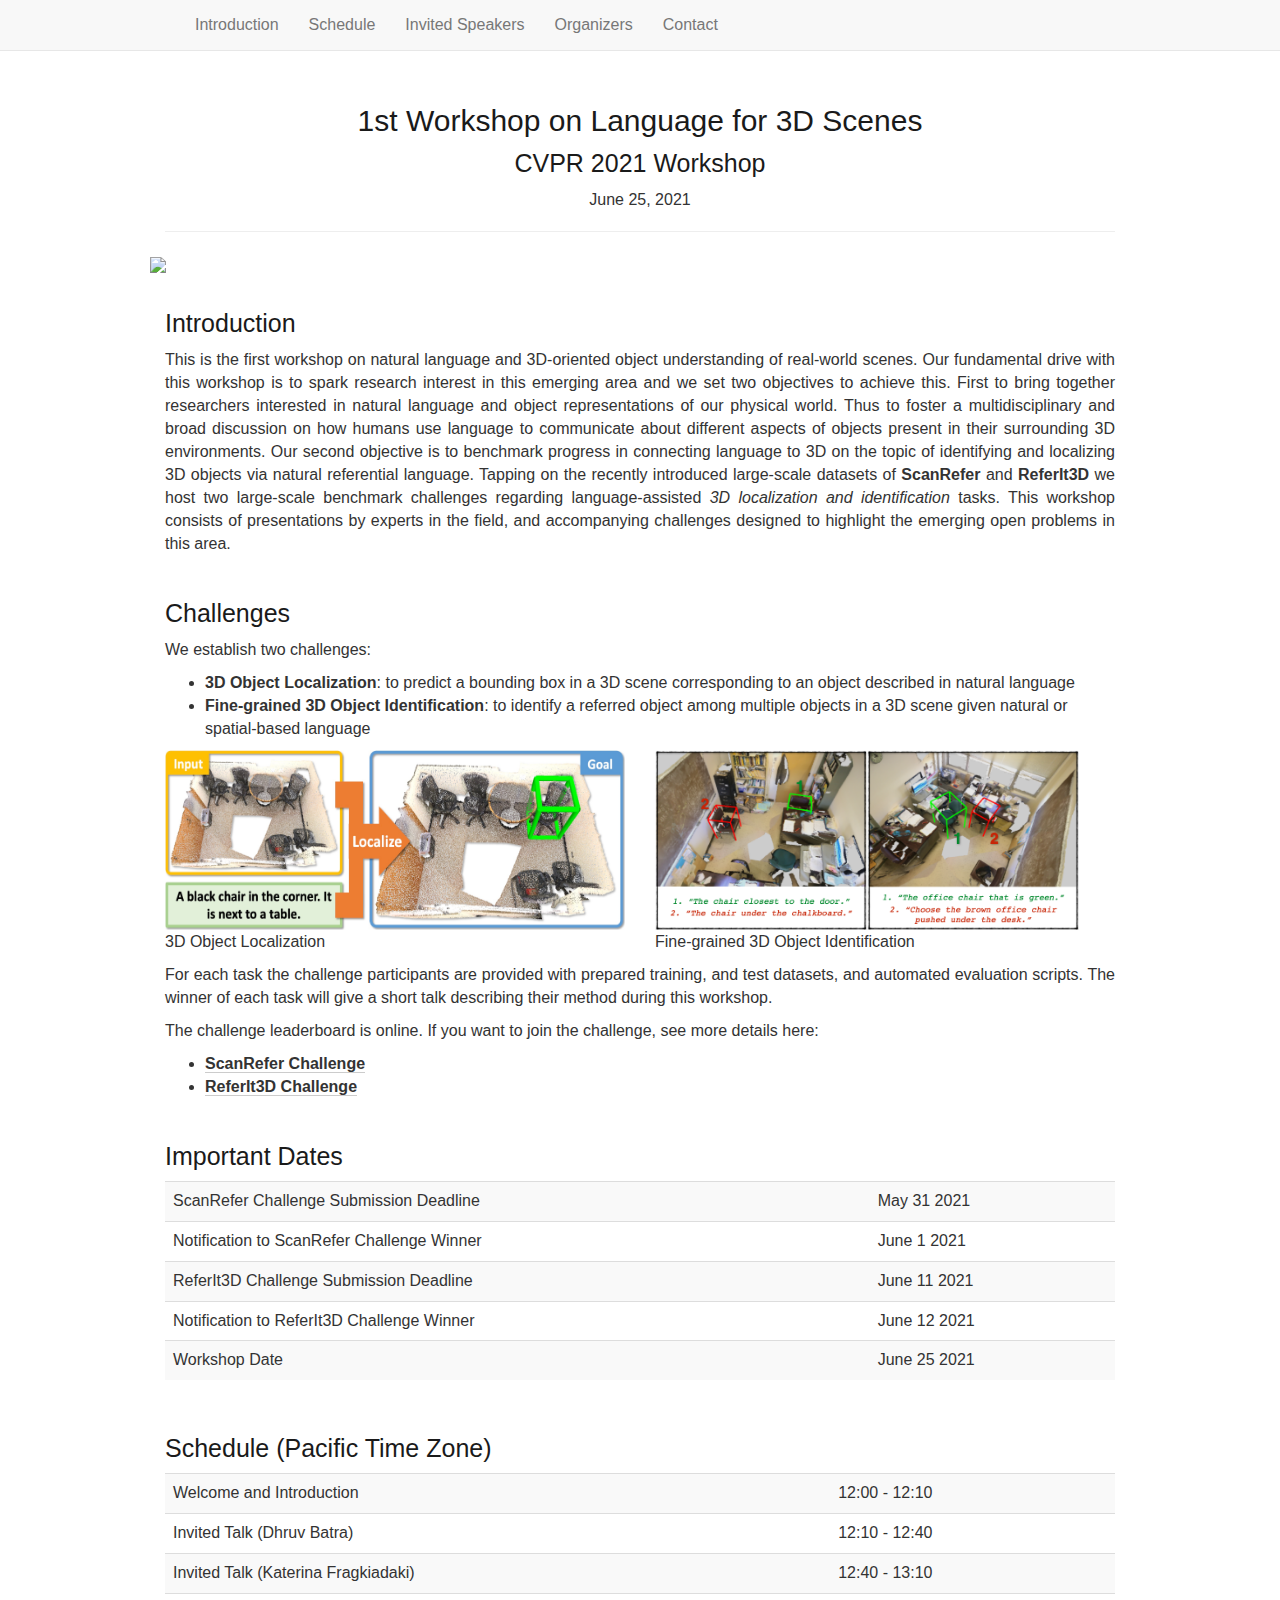
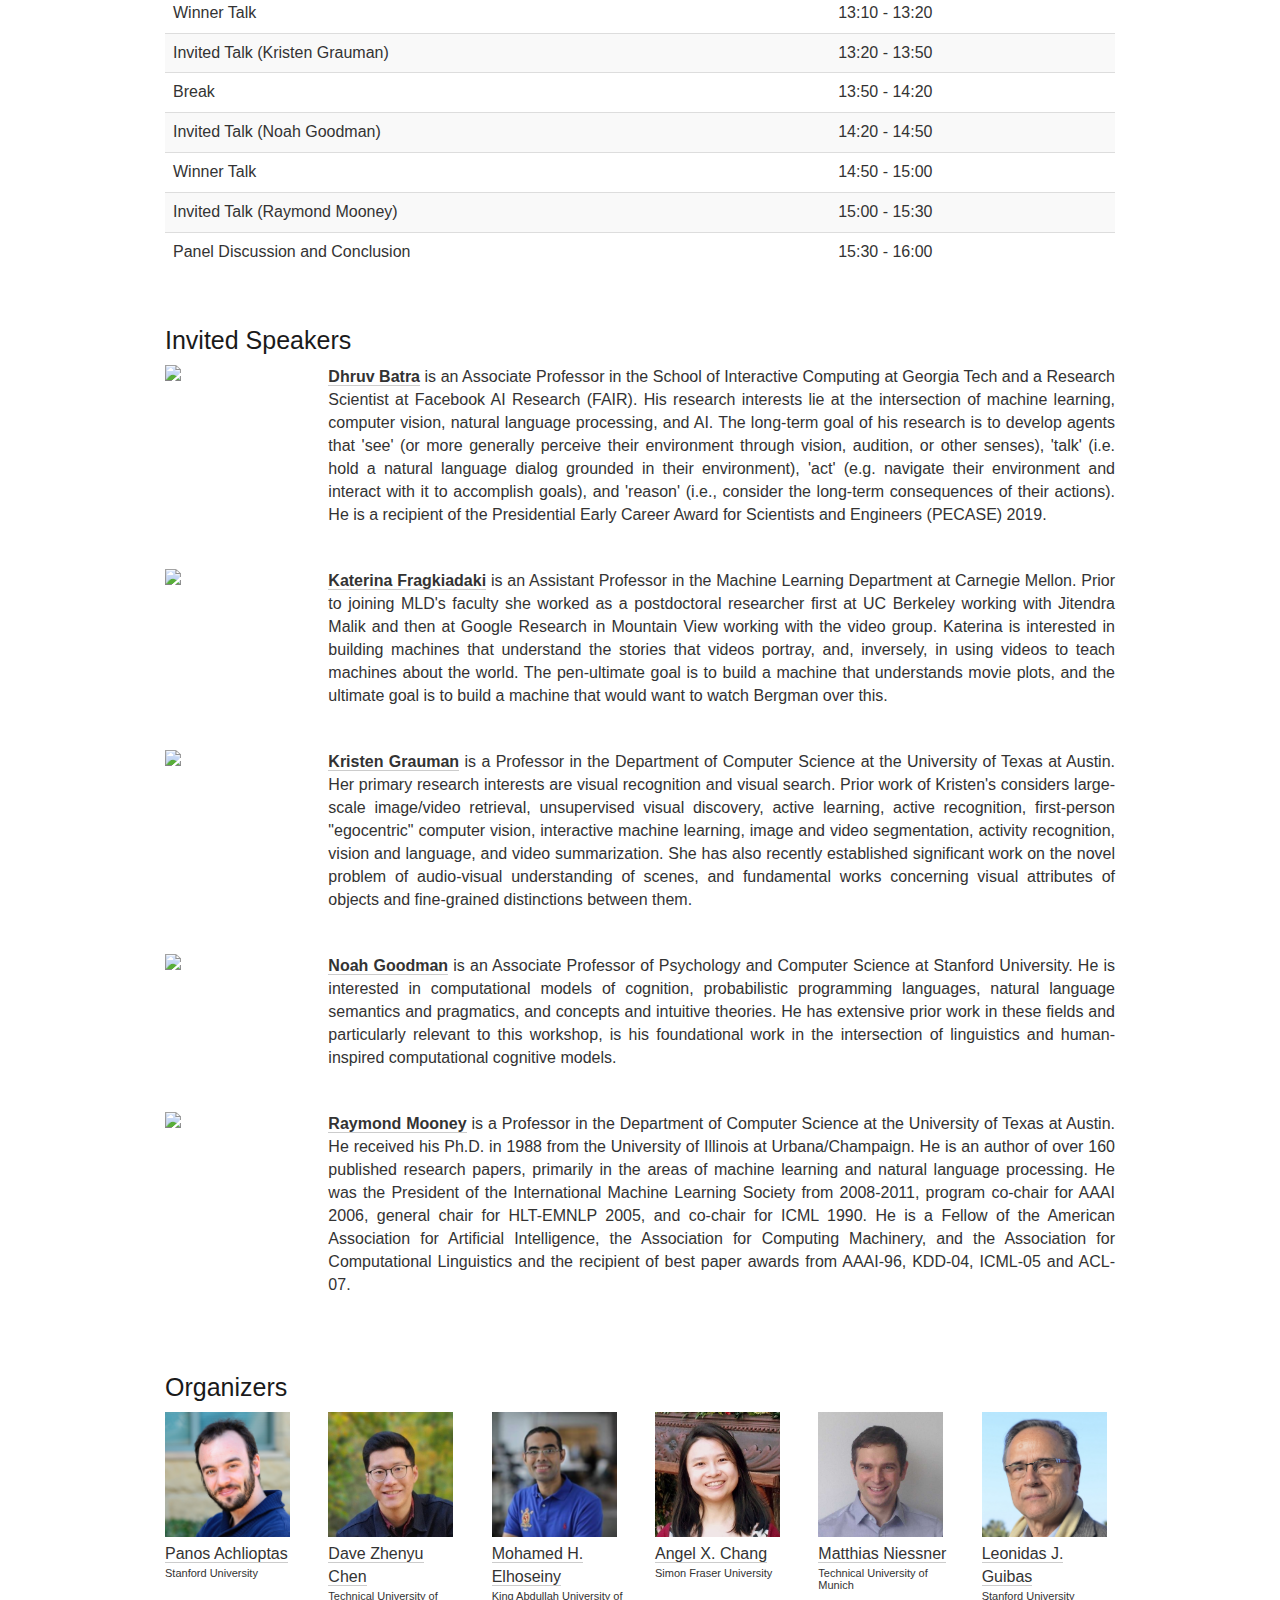
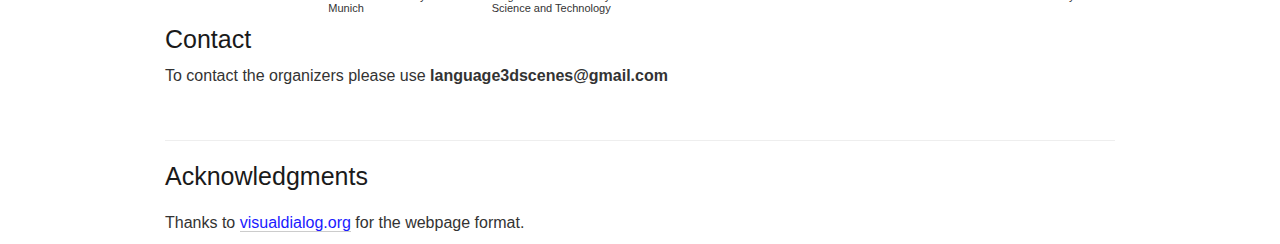
==== index.html @ 549e3490 "mdb" ====
<!DOCTYPE html>
<html>
  <head>
  <meta charset="utf-8"/>
  <meta name="viewport" content="width=device-width, initial-scale=1.0">
  <meta http-equiv="X-UA-Compatible" content="IE=edge,chrome=1">

  <meta name="keywords" content="cvpr, workshop, computer vision, natural language processing, computer graphics, visual learning, machine learning">

  <link rel="shortcut icon" href="static/img/site/favicon.png">

  <title>1st Workshop on Language for 3D Scenes</title>
  <meta name="description" content="Website for the Language for 3D Scenes CVPR 2021 Workshop">

  <!--Open Graph Related Stuff-->
  <meta property="og:title" content="Language for 3D Scenes Workshop"/>
  <meta property="og:url" content="https://language3dscenes.github.io?v=2"/>
  <meta property="og:description" content="Website for the Language for 3D Scenes Workshop"/>
  <meta property="og:site_name" content="Language for 3D Scenes Workshop"/>
  <meta property="og:image" content="https://language3dscenes.github.io/static/img/site/teaser.jpeg?v=2"/>

  <!--Twitter Card Stuff-->
  <meta name="twitter:card" content="summary_large_image"/>
  <meta name="twitter:title" content="Language for 3D Scenes Workshop"/>
  <meta name="twitter:image" content="https://language3dscenes.github.io/static/img/site/teaser.jpeg?v=2">
  <meta name="twitter:url" content="https://language3dscenes.github.io?v=2"/>
  <meta name="twitter:description" content="Website for the Language for 3D Scenes Workshop"/>

  <!-- CSS  -->
  <link rel="stylesheet" href="https://maxcdn.bootstrapcdn.com/bootstrap/3.3.5/css/bootstrap.min.css">
  <link rel="stylesheet" href="https://maxcdn.bootstrapcdn.com/font-awesome/4.4.0/css/font-awesome.min.css">
  <link rel="stylesheet" href="https://cdnjs.cloudflare.com/ajax/libs/codemirror/5.8.0/codemirror.min.css">
  <link rel="stylesheet" href="static/css/main.css" media="screen,projection">

  <script src="https://ajax.googleapis.com/ajax/libs/jquery/1.11.3/jquery.min.js"></script>
  <script src="https://maxcdn.bootstrapcdn.com/bootstrap/3.3.5/js/bootstrap.min.js"></script>
  <script src="https://cdnjs.cloudflare.com/ajax/libs/codemirror/5.8.0/codemirror.min.js"></script>
  <script src="https://cdnjs.cloudflare.com/ajax/libs/clipboard.js/1.5.3/clipboard.min.js"></script>
</head>

  <body>

    <!-- <div class="top-strip"></div> -->
<div class="navbar navbar-default navbar-fixed-top">
  <div class="container">
    
    <div class="navbar-header">
      <a class="navbar-brand" href="/"></a>
      <button class="navbar-toggle" type="button" data-toggle="collapse" data-target="#navbar-main">
        <span class="icon-bar"></span>
        <span class="icon-bar"></span>
        <span class="icon-bar"></span>
      </button>
    </div>

    <div class="navbar-collapse collapse" id="navbar-main">
      <ul class="nav navbar-nav">
        <li><a href="#intro">Introduction</a></li>
        <li><a href="#schedule">Schedule</a></li>
        <li><a href="#speakers">Invited Speakers</a></li>
        <li><a href="#organizers">Organizers</a></li>
        <li><a href="#contact">Contact</a></li>
      </ul>
    </div>

  </div>
</div>


    <div class="container">
      <div class="page-content">
          <p><br /></p>
<div class="row">
  <div class="col-xs-12">
    <center><h1>1st Workshop on Language for 3D Scenes</h1></center>
    <center><h2>CVPR 2021 Workshop</h2></center>
    <center>June 25, 2021</center>
  </div>
</div>

<hr />

<!-- <br>
  <center>
  <h1 style="color:blue"><a href="https://youtu.be/S7wm806JQ1M">Join Us Here: Live Stream</a></h1>
  </center>
<br> -->

<div class="row" id="intro">
  <!-- <div class="col-md-12">   -->
    <div>
    <!-- <img src="static/img/site/teaser.jpeg" /> -->
    <img src="static/img/site/teaser.jpeg" style="width: 100%; height: auto;"/>
  </div>

</div>

<p><br /></p>
<div class="row" id="cfp">
  <div class="col-xs-12">
    <h2>Introduction</h2>
  </div>
</div>
<div class="row">
  <div class="col-xs-12">
    <p>
      This is the first workshop on natural language and 3D-oriented object understanding of real-world scenes. 
      Our fundamental drive with this workshop is to spark research interest in this emerging area and we set two objectives to achieve this. 
      First to bring together researchers interested in natural language and object representations of our physical world.
      Thus to foster a multidisciplinary and broad discussion on how humans use language to communicate about different aspects of objects present in their surrounding 3D environments. 
      Our second objective is to benchmark progress in connecting language to 3D on the topic of identifying and localizing 3D objects via natural referential language. 
      Tapping on the recently introduced large-scale datasets of <b>ScanRefer</b> and <b>ReferIt3D</b> we host two large-scale benchmark challenges regarding language-assisted <i>3D localization and identification</i> tasks.
      This workshop consists of presentations by experts in the field, and accompanying challenges designed to highlight the emerging open problems in this area.
    </p>
  </div>
</div>

<p><br /></p>
<div class="row" id="cfp">
  <div class="col-xs-12">
    <h2>Challenges</h2>
  </div>
</div>
<div class="row">
  <div class="col-xs-12">
    <p>
      We establish two challenges:
    </p>
    <ul>      

      <li>
        <strong>3D Object Localization</strong>: to predict a bounding box in a 3D scene corresponding to an object described in natural language
      </li>      
      <li>
        <strong>Fine-grained 3D Object Identification</strong>: to identify a referred object among multiple objects in a 3D scene given natural or spatial-based language
      </li>
    </ul>

    <div class="row" id="tasks">

      <div class="col-md-6">
        <img src="static/img/site/localization.jpg" height="180px"/>
        <p>3D Object Localization</p>
      </div>
      <div class="col-md-6">
        <img src="static/img/site/identification.png" height="180px"/>
        <p>Fine-grained 3D Object Identification</p>
      </div>
      <!-- <div class="col-md-4">
        <p>&nbsp;</p>
      </div> -->
      <!-- <div class="col-md-4">
        <img src="/cvpr2021workshop/static/img/scene_type_classification.jpg">
        <p>Scene type classification</p>
      </div> -->
    </div>

    <p>
      For each task the challenge participants are provided with prepared training, and test datasets, and automated evaluation scripts. The winner of each task will give a short talk describing their method during this workshop.
      <!-- In addition to the public train-val-test split, benchmarking is done on a hidden test set whose raw data can be downloaded without annotations; 
      in order to participate in the benchmark, the predictions on the hidden test set are uploaded to the evaluation server, where they are evaluated.        -->
    </p>

    <p>
      The challenge leaderboard is online. If you want to join the challenge, see more details here:
    </p>
    <ul>      
      <li>
        <strong><b><a href="http://kaldir.vc.in.tum.de/scanrefer_benchmark/">ScanRefer Challenge</a></b></strong>
      </li>
      <li>
        <strong><b><a href="https://referit3d.github.io/benchmarks.html"> ReferIt3D Challenge</a></b></strong>
      </li>
    </ul>
  </div>
</div>

<p><br /></p>
<div class="row" id="dates">
  <div class="col-xs-12">
    <h2>Important Dates</h2>
  </div>
</div>
<div class="row">
  <div class="col-xs-12">
    <table class="table table-striped">
      <tbody>
        <tr>
          <td>ScanRefer Challenge Submission Deadline</td>
          <td>May 31 2021</td>
        </tr>
        <tr>
          <td>Notification to ScanRefer Challenge Winner</td>
          <td>June 1 2021</td>
        </tr>
        <tr>
          <td>ReferIt3D Challenge Submission Deadline</td>
          <td>June 11 2021</td>
        </tr>
        <tr>
          <td>Notification to ReferIt3D Challenge Winner</td>
          <td>June 12 2021</td>
        </tr>
        <tr>
          <td>Workshop Date</td>
          <td>June 25 2021</td>
        </tr>
      </tbody>
    </table>
  </div>
</div>

<p><br /></p>
<div class="row" id="schedule">
  <div class="col-xs-12">
    <h2>Schedule (Pacific Time Zone)</h2>
  </div>
</div>
<div class="row">
  <div class="col-xs-12">
     <table class="table table-striped">
      <tbody>
        <!-- <tr><td>TBD</td><td>TBD</td></tr> -->
        <tr>
          <td>Welcome and Introduction</td>
          <td>12:00 - 12:10</td>
        </tr>
        <tr>
          <td>Invited Talk (Dhruv Batra)</td>
          <td>12:10 - 12:40</td>
        </tr>
        <tr>
          <td>Invited Talk (Katerina Fragkiadaki)</td>
          <td>12:40 - 13:10</td>
        </tr>
        <tr>
          <td>Winner Talk </td>
          <td>13:10 - 13:20</td>
        </tr>
        <tr>
          <td>Invited Talk (Kristen Grauman)</td>
          <td>13:20 - 13:50</td>
        </tr>
        <tr>
          <td>Break </td>
          <td>13:50 - 14:20</td>
        </tr>
        <tr>
          <td>Invited Talk (Noah Goodman)</td>
          <td>14:20 - 14:50</td>
        </tr>
        <tr>
          <td>Winner Talk</td>
          <td>14:50 - 15:00</td>
        </tr>
        <tr>
          <td>Invited Talk (Raymond Mooney)</td>
          <td>15:00 - 15:30</td>
        </tr>
        <tr>
          <td>Panel Discussion and Conclusion</td>
          <td>15:30 - 16:00</td>
        </tr>
      </tbody>
    </table>
  </div>
</div>

<p><br /></p>
<div class="row" id="speakers">
  <div class="col-xs-12">
    <h2>Invited Speakers</h2>
  </div>
</div>

<div class="row">
  <div class="col-md-2">
    <a href="https://www.cc.gatech.edu/~dbatra/"><img class="people-pic" style="float:left;margin-right:50px;" src="static/img/people/batra.jpeg" /></a>
  </div>
  <div class="col-md-10">
    <p>
      <b><a href="https://www.cc.gatech.edu/~dbatra/">Dhruv Batra</a></b> is an Associate Professor in the School of
      Interactive Computing at Georgia Tech and a Research Scientist at Facebook AI Research (FAIR).
      His research interests lie at the intersection of machine learning, computer vision, natural language processing,
      and AI. The long-term goal of his research is to develop agents that 'see' (or more generally
      perceive their environment through vision, audition, or other senses), 'talk' (i.e. hold a natural language dialog
      grounded in their environment), 'act' (e.g. navigate their environment and interact with it to accomplish goals),
      and 'reason' (i.e., consider the long-term consequences of their actions).
      He is a recipient of the Presidential Early Career Award for Scientists and Engineers (PECASE) 2019.
    </p>
  </div>
</div>
<p><br /></p>

<div class="row">
  <div class="col-md-2">
    <a href="https://www.cs.cmu.edu/~katef/"><img class="people-pic" style="float:left;margin-right:50px;" src="static/img/people/fragk.jpeg" /></a>
  </div>
  <div class="col-md-10">
    <p>
      <b><a href="https://www.cs.cmu.edu/~katef/">Katerina Fragkiadaki</a></b> is an Assistant Professor in the Machine Learning Department at Carnegie Mellon.
      Prior to joining MLD's faculty she worked as a postdoctoral researcher first at UC Berkeley working with Jitendra Malik and then
      at Google Research in Mountain View working with the video group. Katerina is interested in building machines that understand the
      stories that videos portray, and, inversely, in using videos to teach machines about the world. The pen-ultimate goal is
      to build a machine that understands movie plots, and the ultimate goal is to build a machine that would want to watch Bergman over this.
    </p>
  </div>
</div>
<p><br /></p>
<div class="row">
  <div class="col-md-2">
    <a href="https://www.cs.utexas.edu/users/grauman/"><img class="people-pic" style="float:left;margin-right:50px;" src="static/img/people/grauman_kristen.jpeg" /></a>
  </div>
  <div class="col-md-10">
    <p>
      <b><a href="https://www.cs.utexas.edu/users/grauman/">Kristen Grauman</a></b> is a Professor in the Department of
      Computer Science at the University of Texas at Austin. Her primary research interests are visual recognition and
      visual search. Prior work of Kristen's considers large-scale image/video retrieval, unsupervised visual discovery,
      active learning, active recognition, first-person "egocentric" computer vision, interactive machine learning,
      image and video segmentation, activity recognition, vision and language, and video summarization. She has also
      recently established significant work on the novel problem of audio-visual understanding of scenes,
      and fundamental works concerning visual attributes of objects and fine-grained distinctions between them.
    </p>
  </div>
</div>

<p><br /></p>
<div class="row">
  <div class="col-md-2">
    <a href="http://cocolab.stanford.edu/ndg.html"><img class="people-pic" style="float:left;margin-right:50px;" src="static/img/people/noah.jpeg" /></a>
  </div>
  <div class="col-md-10">
    <p>
      <b><a href="http://cocolab.stanford.edu/ndg.html">Noah Goodman</a></b> is an Associate Professor of Psychology and Computer Science at Stanford University. He is interested in computational models of cognition, probabilistic programming languages, natural language semantics and pragmatics, and concepts and intuitive theories.
      He has extensive prior work in these fields and particularly relevant to this workshop, is his foundational work in the intersection of linguistics and human-inspired computational cognitive models.
    </p>
  </div>
</div>
<p><br /></p>

<div class="row">
  <div class="col-md-2">
    <a href="https://www.cs.utexas.edu/~mooney/"><img class="people-pic" style="float:left;margin-right:50px;" src="static/img/people/mooney_raymond.jpeg" /></a>
  </div>
  <div class="col-md-10">
    <p>
      <b><a href="https://www.cs.utexas.edu/~mooney/">Raymond Mooney</a></b> is a Professor in the Department of Computer Science at the University of Texas at Austin. He received his Ph.D. in 1988 from the University of Illinois at Urbana/Champaign. He is an author of over 160 published research papers, primarily in the areas of machine learning and natural language processing. He was the President of the International Machine Learning Society from 2008-2011, program co-chair for AAAI 2006, general chair for HLT-EMNLP 2005, and co-chair for ICML 1990. He is a Fellow of the American Association for Artificial Intelligence, the Association for Computing Machinery, and the Association for Computational Linguistics and the recipient of best paper awards from AAAI-96, KDD-04, ICML-05 and ACL-07.
    </p>
  </div>
</div>
<p><br /></p>

  <!-- <div class="col-xs-2">
    <a href="https://www.cc.gatech.edu/~dbatra/">
      <img class="people-pic" src="static/img/people/batra.jpeg" />
    </a>
    <div class="people-name">
      <a href="https://www.cc.gatech.edu/~dbatra/">Dhruv Batra</a>
      <h6>Georgia Tech</h6>
    </div>
  </div>

  <div class="col-xs-2">
    <a href="https://www.cs.cmu.edu/~katef/">
      <img class="people-pic" src="static/img/people/fragk.jpeg" />
    </a>
    <div class="people-name">
      <a href="https://www.cs.cmu.edu/~katef/">Katerina Fragkiadaki</a>
      <h6>Carnegie Mellon University</h6>
    </div>
  </div>

  <div class="col-xs-2">
    <a href="http://cocolab.stanford.edu/ndg.html">
      <img class="people-pic" src="static/img/people/noah.jpeg" />
    </a>
    <div class="people-name">
      <a href="http://cocolab.stanford.edu/ndg.html">Noah Goodman</a>
      <h6>Stanford University</h6>
    </div>
  </div>

  <div class="col-xs-2">
    <a href="https://www.cs.utexas.edu/users/grauman/">
      <img class="people-pic" src="static/img/people/grauman_kristen.jpeg" />
    </a>
    <div class="people-name">
      <a href="https://www.cs.utexas.edu/users/grauman/">Kristen Grauman</a>
      <h6>University of Texas at Austin</h6>
    </div>
  </div>

  <div class="col-xs-2">
    <a href="https://www.cs.utexas.edu/~mooney/">
      <img class="people-pic" src="static/img/people/mooney_raymond.jpeg" />
    </a>
    <div class="people-name">
      <a href="https://www.cs.utexas.edu/~mooney/">Raymond Mooney</a>
      <h6>University of Texas at Austin</h6>
    </div>
  </div> -->
</div>

<!-- <div class="row">
  <div class="col-xs-2">
    TBA
  </div>
</div> -->

<p><br /></p>

<div class="row" id="organizers">
  <div class="col-xs-12">
    <h2>Organizers</h2>
  </div>
</div>

<div class="row">
  <div class="col-xs-2">
    <a href="http://ai.stanford.edu/~optas/">
      <img class="people-pic" src="static/img/people/achlioptas.jpg" />
    </a>
    <div class="people-name">
      <a href="http://ai.stanford.edu/~optas/">Panos Achlioptas</a>
      <h6>Stanford University</h6>
    </div>
  </div>

  <div class="col-xs-2">
    <a href="https://daveredrum.github.io/">
      <img class="people-pic" src="static/img/people/davezchen.jpg" />
    </a>
    <div class="people-name">
      <a href="https://daveredrum.github.io/">Dave Zhenyu Chen</a>
      <h6>Technical University of Munich</h6>
    </div>
  </div>

  <div class="col-xs-2">
    <a href="http://www.mohamed-elhoseiny.com/">
      <img class="people-pic" src="static/img/people/elhoseiny.png" />
    </a>
    <div class="people-name">
      <a href="http://www.mohamed-elhoseiny.com/">Mohamed H. Elhoseiny</a>
      <h6>King Abdullah University of Science and Technology</h6>
    </div>
  </div>

  <div class="col-xs-2">
    <a href="https://angelxuanchang.github.io/">
      <img class="people-pic" src="static/img/people/angel.jpg" />
    </a>
    <div class="people-name">
      <a href="https://angelxuanchang.github.io/">Angel X. Chang</a>
      <h6>Simon Fraser University</h6>
    </div>
  </div>

  <div class="col-xs-2">
    <a href="https://niessnerlab.org/members/matthias_niessner/profile.html">
      <img class="people-pic" src="static/img/people/matthias.jpg" />
    </a>
    <div class="people-name">
      <a href="https://niessnerlab.org/members/matthias_niessner/profile.html">Matthias Niessner</a>
      <h6>Technical University of Munich</h6>
    </div>
  </div>

  <div class="col-xs-2">
    <a href="https://geometry.stanford.edu/member/guibas/">
      <img class="people-pic" src="static/img/people/guibas.jpg" />
    </a>
    <div class="people-name">
      <a href="https://geometry.stanford.edu/member/guibas/">Leonidas J. Guibas</a>
      <h6>Stanford University</h6>
    </div>
  </div>
</div>

<div class="row" id="contact">
  <div class="col-xs-12">
    <h2>Contact</h2>
  </div>
</div>
<div class="row">
  <div class="col-xs-12">
    <p>
      To contact the organizers please use <b>language3dscenes@gmail.com</b>
    </p>
  </div>
</div>
<p><br /></p>

<hr />

<div class="row">
  <div class="col-xs-12">
    <h2>Acknowledgments</h2>
  </div>
</div>
<p><a name="/acknowledgements"></a></p>
<div class="row">
  <div class="col-xs-12">
    <p>
      Thanks to <span style="color:#1a1aff;font-weight:400;"> <a href="https://visualdialog.org/">visualdialog.org</a></span> for the webpage format.
    </p>
  </div>
</div>

      </div>
    </div>

  </body>
</html>
---- static/css/main.css ----
body {
    font-size: 16px;
    line-height: 23px;
    font-weight: 300;
    -webkit-font-smoothing: subpixel-antialiased;
    color: #333;
    padding-top: 70px;
  }
  
  body *::selection {
    background: #e67e22;
    color: #fff;
  }
  
  .container {
    max-width: 980px;
  }
  
  .top-strip {
    background-color: #000;
    height: 0.25em;
    width: 100%;
  }
  
  h1,h2,h3 {
    color: #1a1a1a;
    font-weight: 300;
  }
  
  h1 {
    margin: 0 0 10px;
    font-size: 30px;
    line-height: 35px;
  }
  
  h2 {
    margin: 0 0 10px;
    font-size: 25px;
    line-height: 30px;
  }
  
  h3 {
    margin: 0;
    font-size: 20px;
    line-height: 25px;
  }
  
  .page-header {
    margin-top: 20px;
    /*border-color: #3498db;*/
  }
  
  p.authors {
    margin-bottom: 5px;
    color: #808080;
    font-size: 20px;
  }
  
  p.authors a {
    border-color: #dedede;
  }
  
  img {
    max-width: 100%;
  }
  
  p {
    text-align: justify;
  }
  
  a {
    text-decoration: none;
    border-bottom: 1px solid #ccc;
    color: inherit;
  }
  
  .navbar a {
    border-bottom: 0;
  }
  
  p.lead.authors a {
    border-bottom: none;
  }
  
  a:hover, a:focus {
    color: inherit;
    text-decoration: none;
  }
  
  .thumb {
    margin: 20px 0;
    border: 1px solid #808080;
  }
  
  pre {
    color: #333;
    font-size: 12px;
    line-height: 17px;
  }
  
  #vimeo-embed {
    position: relative;
    padding-bottom: 56.25%;
    height: 0;
    overflow: hidden;
    max-width: 100%;
    height: auto;
  }
  
  #vimeo-embed iframe,
  #vimeo-embed object,
  #vimeo-embed embed {
    position: absolute;
    top: 0;
    left: 0;
    width: 100%;
    height: 100%;
  }
  
  .people-pic {
    max-width: 125px;
    max-height: 125px;
  }
  
  .people-name {
    margin: 5px 0 10px;
  }
  
  .people-name h6 {
    margin: 2px 0;
    font-weight: 300;
    font-size: 11px;
  }
  
  #sequence {
    height: 70px;
  }
  
  #legend {
    padding: 10px 0 0 3px;
  }
  
  #sequence text, #legend text {
    font-weight: 300;
    fill: #fff;
  }
  
  #chart {
    position: relative;
    border-right: 1px solid #eee;
  }
  
  #chart path {
    stroke: #fff;
  }
  
  #explanation {
    position: absolute;
    top: 240px;
    left: 180px;
    width: 140px;
    text-align: center;
    color: #666;
    z-index: -1;
  }
  
  #percentage {
    font-size: 2.5em;
  }
  
  .sponsor img {
    max-height: 150px;
    max-width: 350px;
    /*border: 1px solid black;*/
    padding: 10px;
    margin-right: 20px;
  
  }
  
  .vid-container {
    position: relative;
    height: 0;
    overflow: hidden;
    padding-bottom: 56.25%;
  }
  
  .vid-container iframe {
    position: absolute;
    top:0;
    left: 0;
    width: 100%;
    height: 100%;
  }
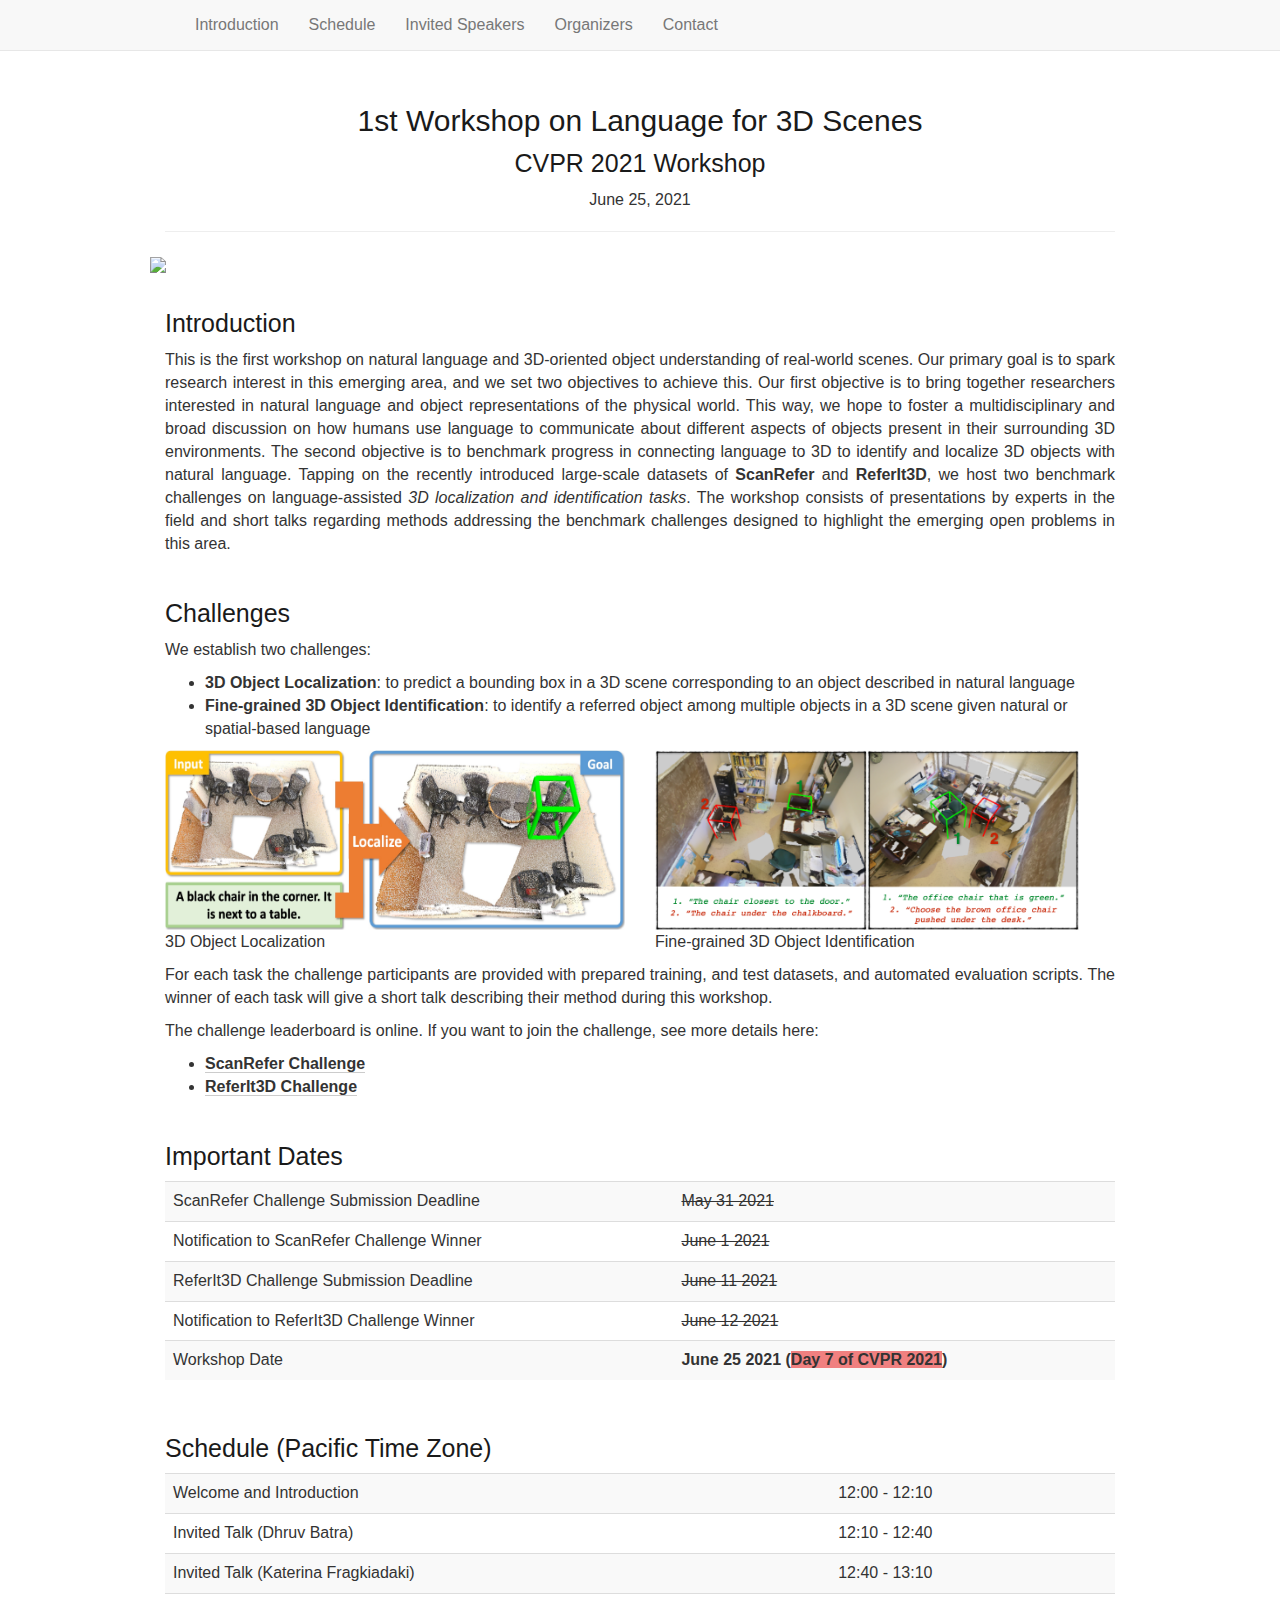
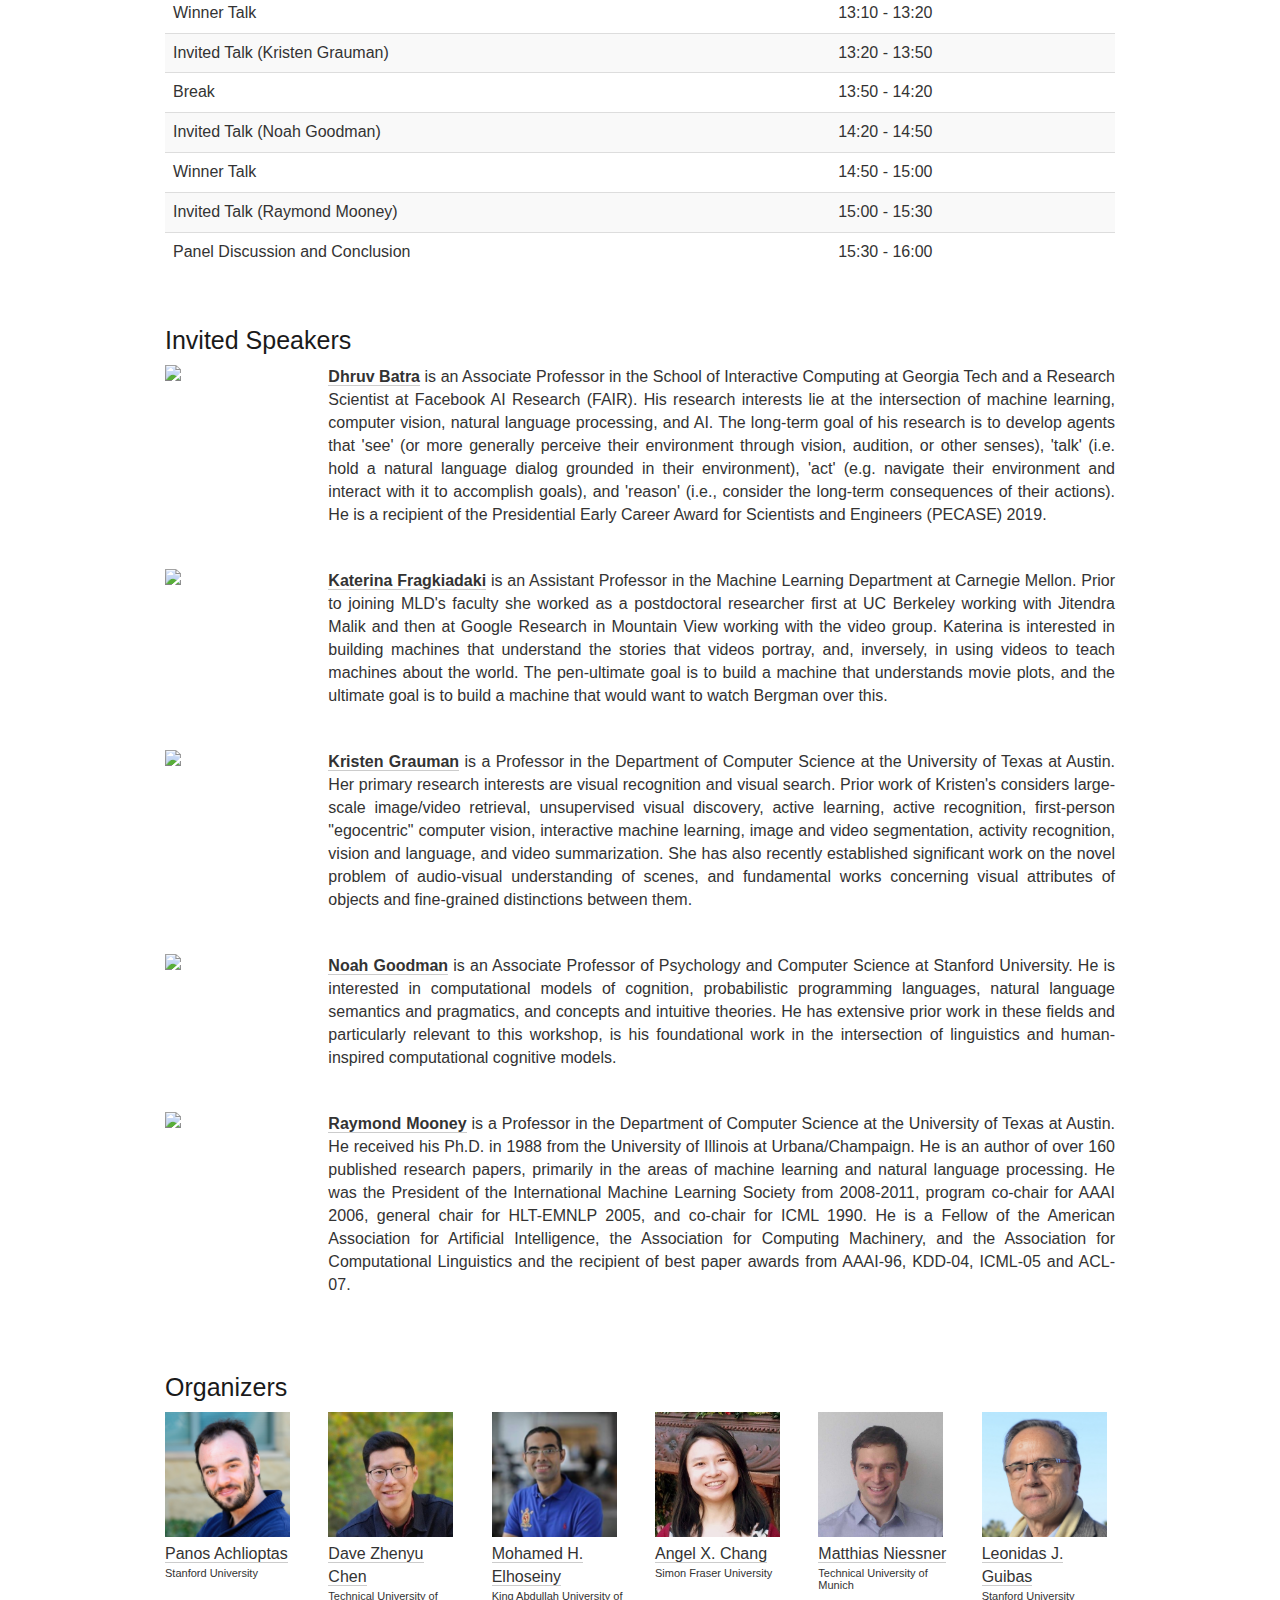
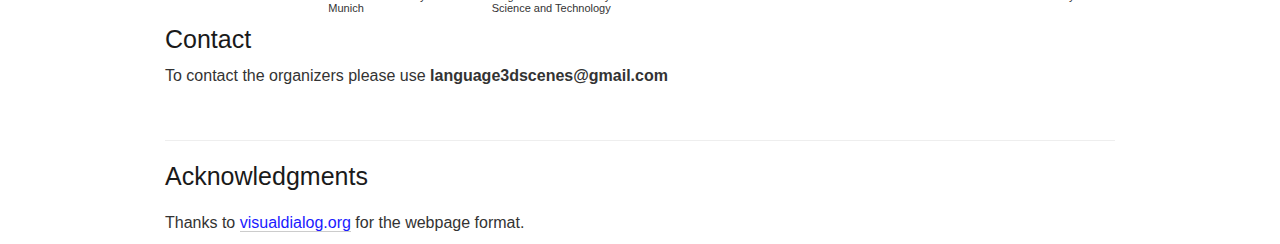
==== commit 6cf27469: "mdb" ====
--- a/index.html
+++ b/index.html
@@ -10,13 +10,13 @@
 
   <link rel="shortcut icon" href="static/img/site/favicon.png">
 
-  <title>1st Workshop on Language for 3D Scenes</title>
-  <meta name="description" content="Website for the Language for 3D Scenes CVPR 2021 Workshop">
+  <title>L3DS @CVPR21</title>
+  <meta name="description" content="Language for 3D Scenes, CVPR 2021 Workshop">
 
   <!--Open Graph Related Stuff-->
   <meta property="og:title" content="Language for 3D Scenes Workshop"/>
   <meta property="og:url" content="https://language3dscenes.github.io?v=2"/>
-  <meta property="og:description" content="Website for the Language for 3D Scenes Workshop"/>
+  <meta property="og:description" content="Language for 3D Scenes, CVPR 2021 Workshop"/>
   <meta property="og:site_name" content="Language for 3D Scenes Workshop"/>
   <meta property="og:image" content="https://language3dscenes.github.io/static/img/site/teaser.jpeg?v=2"/>
 
@@ -25,7 +25,7 @@
   <meta name="twitter:title" content="Language for 3D Scenes Workshop"/>
   <meta name="twitter:image" content="https://language3dscenes.github.io/static/img/site/teaser.jpeg?v=2">
   <meta name="twitter:url" content="https://language3dscenes.github.io?v=2"/>
-  <meta name="twitter:description" content="Website for the Language for 3D Scenes Workshop"/>
+  <meta name="twitter:description" content="Language for 3D Scenes, CVPR 2021 Workshop"/>
 
   <!-- CSS  -->
   <link rel="stylesheet" href="https://maxcdn.bootstrapcdn.com/bootstrap/3.3.5/css/bootstrap.min.css">
@@ -105,13 +105,7 @@
 <div class="row">
   <div class="col-xs-12">
     <p>
-      This is the first workshop on natural language and 3D-oriented object understanding of real-world scenes. 
-      Our fundamental drive with this workshop is to spark research interest in this emerging area and we set two objectives to achieve this. 
-      First to bring together researchers interested in natural language and object representations of our physical world.
-      Thus to foster a multidisciplinary and broad discussion on how humans use language to communicate about different aspects of objects present in their surrounding 3D environments. 
-      Our second objective is to benchmark progress in connecting language to 3D on the topic of identifying and localizing 3D objects via natural referential language. 
-      Tapping on the recently introduced large-scale datasets of <b>ScanRefer</b> and <b>ReferIt3D</b> we host two large-scale benchmark challenges regarding language-assisted <i>3D localization and identification</i> tasks.
-      This workshop consists of presentations by experts in the field, and accompanying challenges designed to highlight the emerging open problems in this area.
+      This is the first workshop on natural language and 3D-oriented object understanding of real-world scenes. Our primary goal is to spark research interest in this emerging area, and we set two objectives to achieve this. Our first objective is to bring together researchers interested in natural language and object representations of the physical world. This way, we hope to foster a multidisciplinary and broad discussion on how humans use language to communicate about different aspects of objects present in their surrounding 3D environments. The second objective is to benchmark progress in connecting language to 3D to identify and localize 3D objects with natural language. Tapping on the recently introduced large-scale datasets of <b>ScanRefer</b> and <b>ReferIt3D</b>, we host two benchmark challenges on language-assisted <i>3D localization and identification tasks</i>. The workshop consists of presentations by experts in the field and short talks regarding methods addressing the benchmark challenges designed to highlight the emerging open problems in this area.
     </p>
   </div>
 </div>
@@ -188,23 +182,23 @@
       <tbody>
         <tr>
           <td>ScanRefer Challenge Submission Deadline</td>
-          <td>May 31 2021</td>
+          <td><strike>May 31 2021</strike></td>
         </tr>
         <tr>
           <td>Notification to ScanRefer Challenge Winner</td>
-          <td>June 1 2021</td>
+          <td><strike>June 1 2021</td>
         </tr>
         <tr>
           <td>ReferIt3D Challenge Submission Deadline</td>
-          <td>June 11 2021</td>
+          <td><strike>June 11 2021</strike></td>
         </tr>
         <tr>
           <td>Notification to ReferIt3D Challenge Winner</td>
-          <td>June 12 2021</td>
+          <td><strike>June 12 2021</strike></td>
         </tr>
         <tr>
           <td>Workshop Date</td>
-          <td>June 25 2021</td>
+          <td><b>June 25 2021 (<span style="background-color:lightcoral;">Day 7 of CVPR 2021</span>)</b></td>
         </tr>
       </tbody>
     </table>
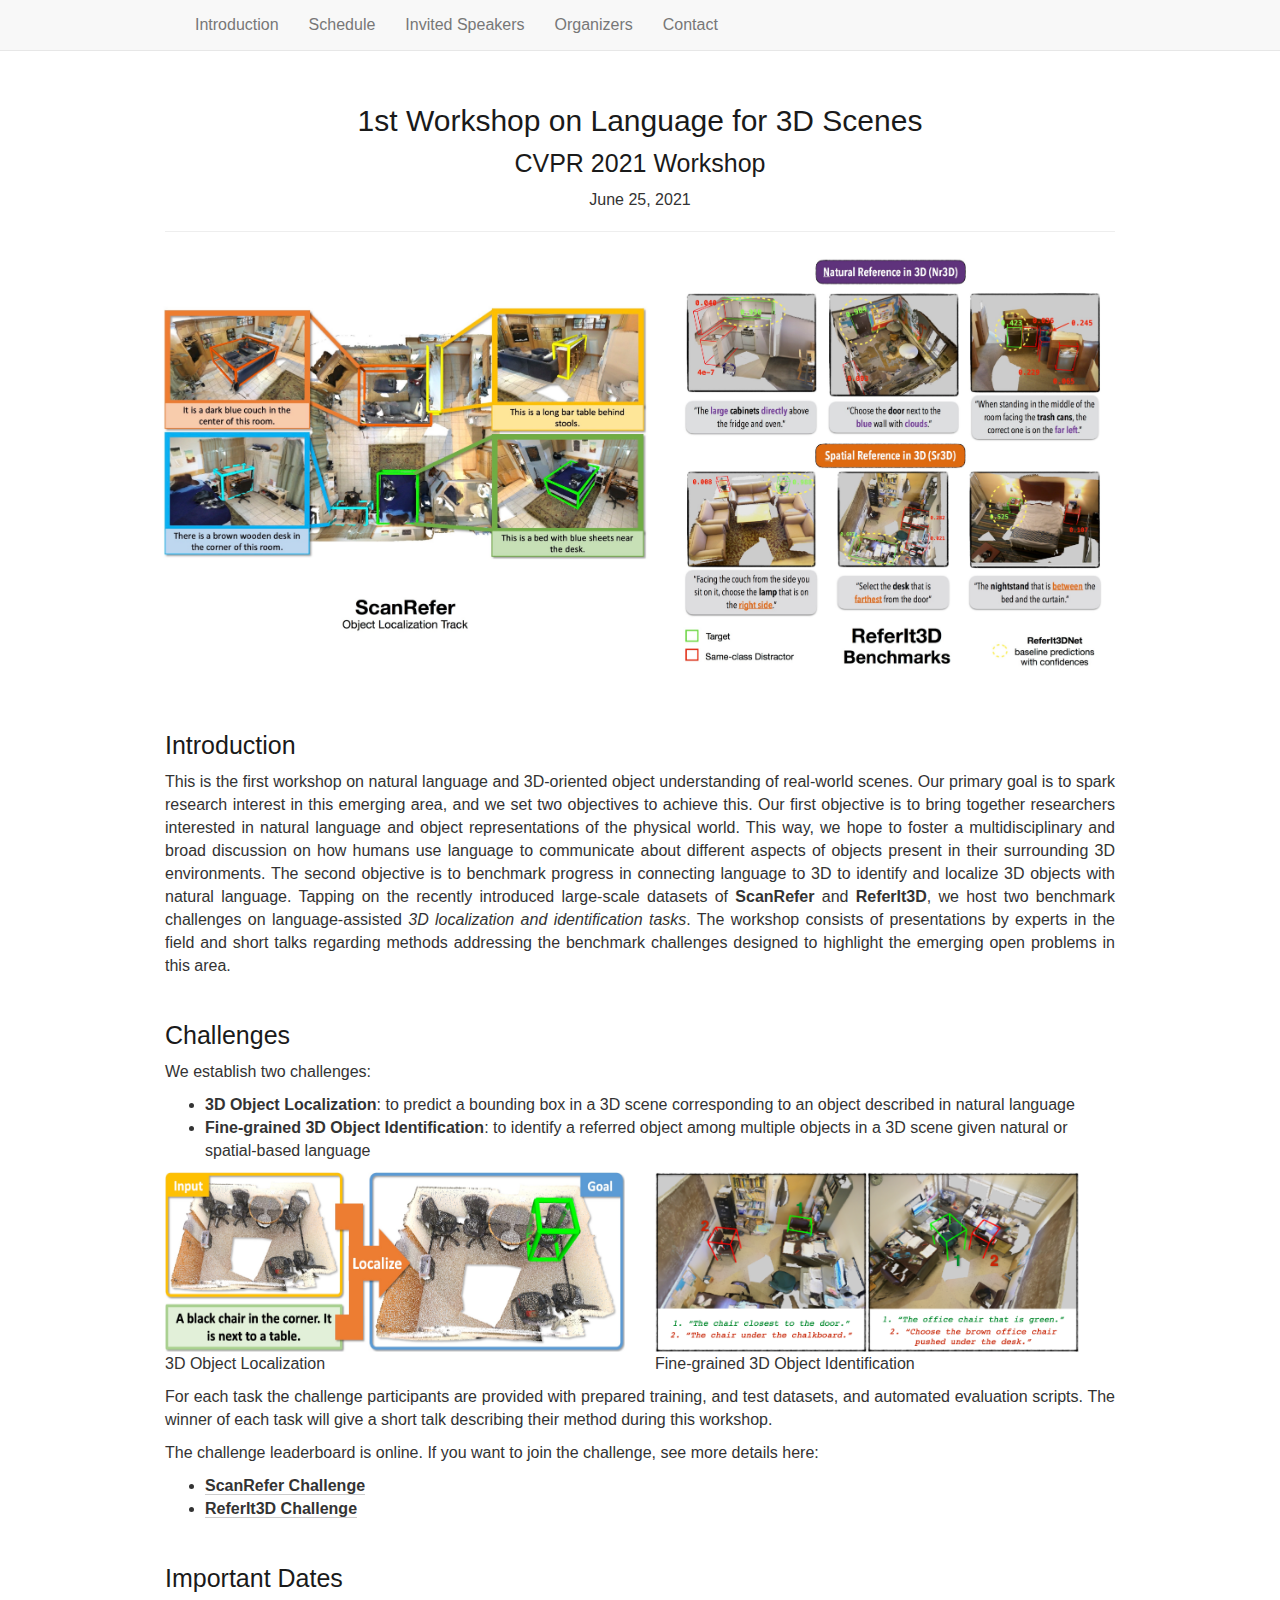
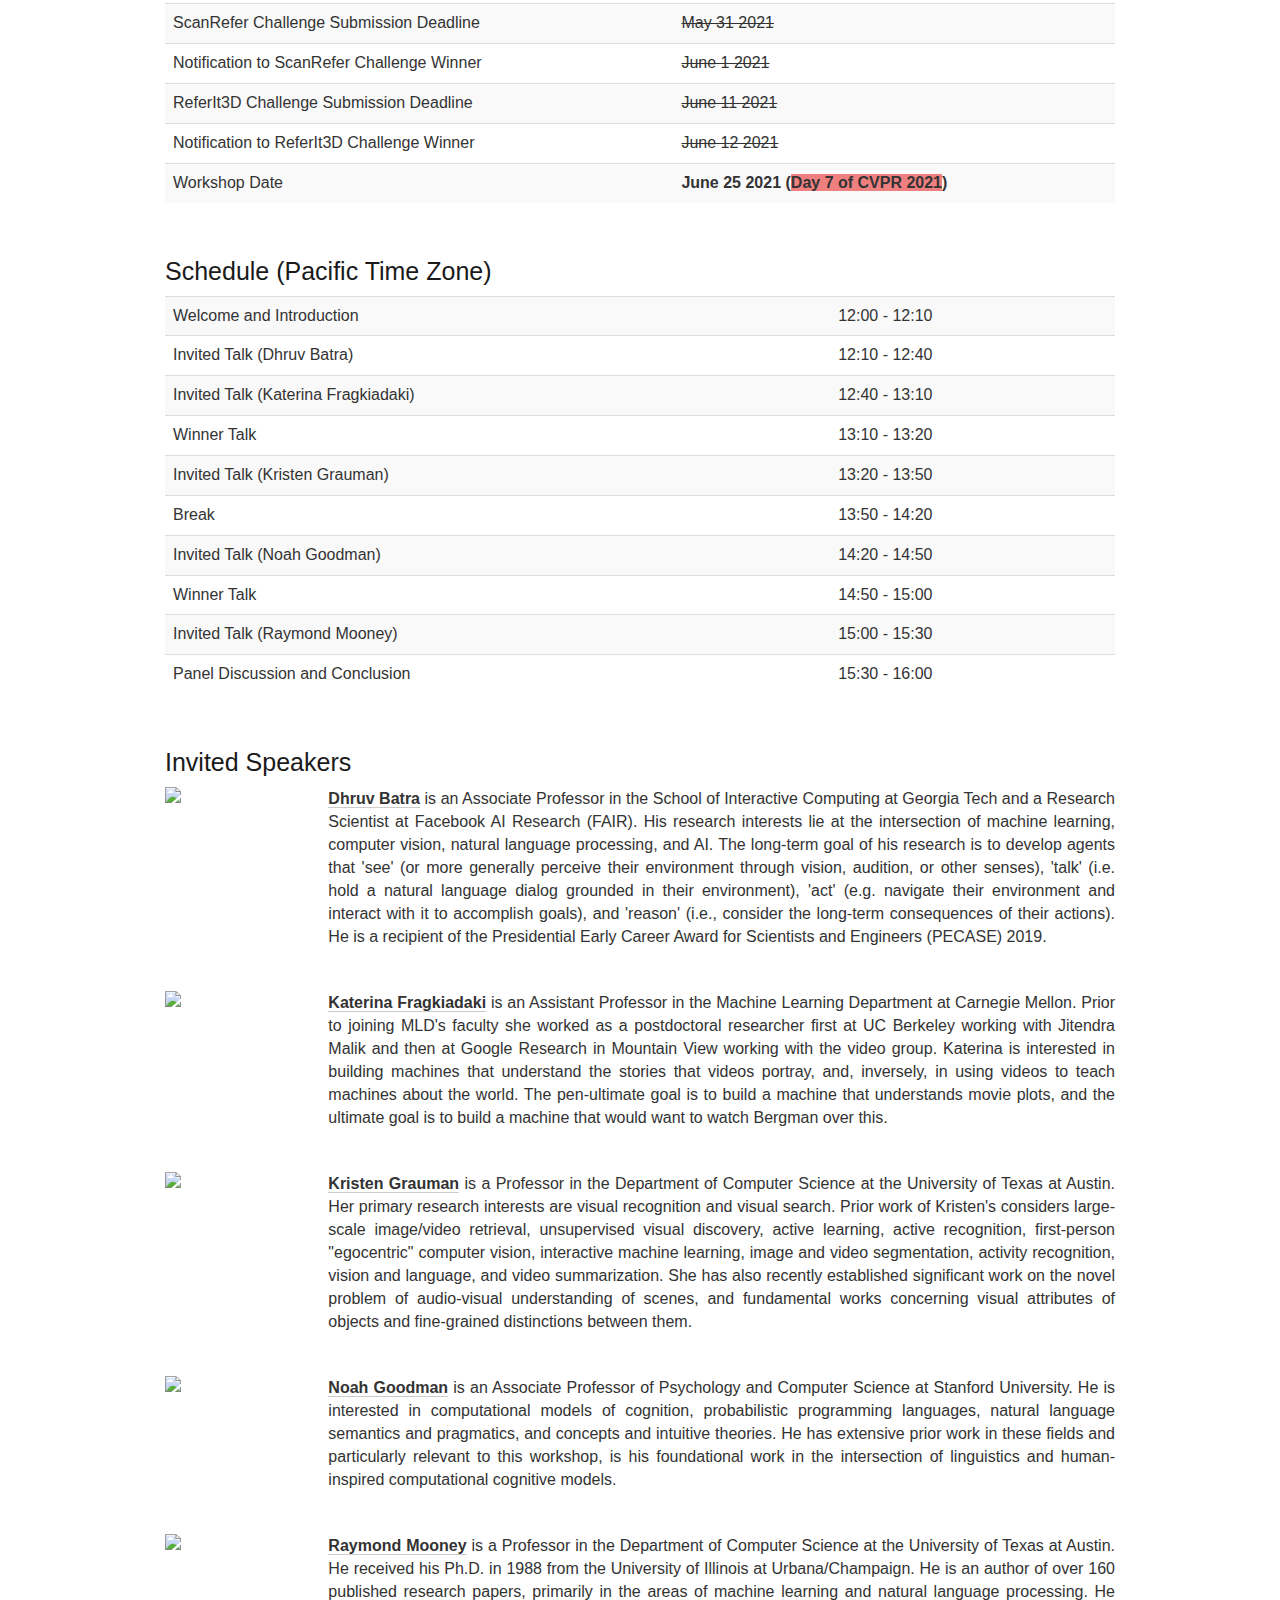
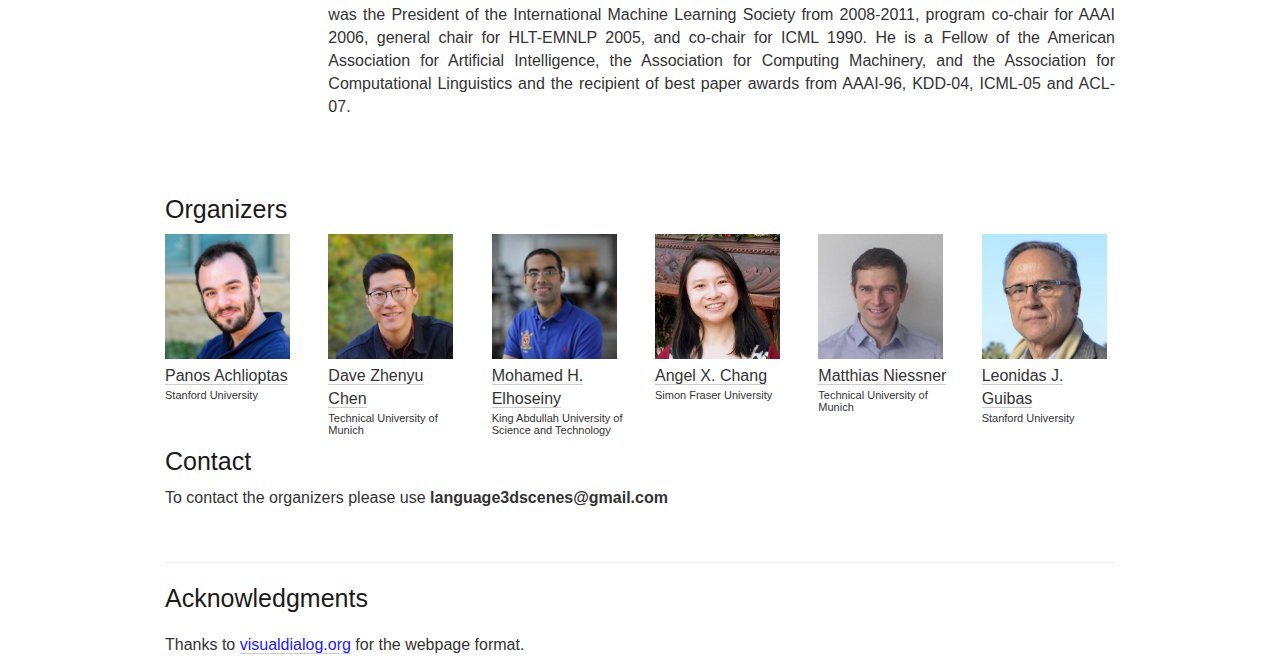
==== commit cc89fd9f: "mdb" ====
--- a/index.html
+++ b/index.html
@@ -87,14 +87,26 @@
   </center>
 <br> -->
 
-<div class="row" id="intro">
-  <!-- <div class="col-md-12">   -->
-    <div>
-    <!-- <img src="static/img/site/teaser.jpeg" /> -->
-    <img src="static/img/site/teaser.jpeg" style="width: 100%; height: auto;"/>
-  </div>
-
-</div>
+<div class="row" id="intro">  
+    <div>  
+    <img src="static/img/site/teaser.jpg" style="width: 100%; height: auto;"/>
+  </div>
+</div>
+
+
+<!-- <div class="col-xs-6 col-sm-6 col-md-6 col-lg-6"> 
+  <img src="static/img/site/a.png">
+</div>
+
+<div class="col-xs-6 col-sm-6 col-md-6 col-lg-6"> 
+  <img src="static/img/site/b.png">
+</div>
+ -->
+
+
+
+
+
 
 <p><br /></p>
 <div class="row" id="cfp">
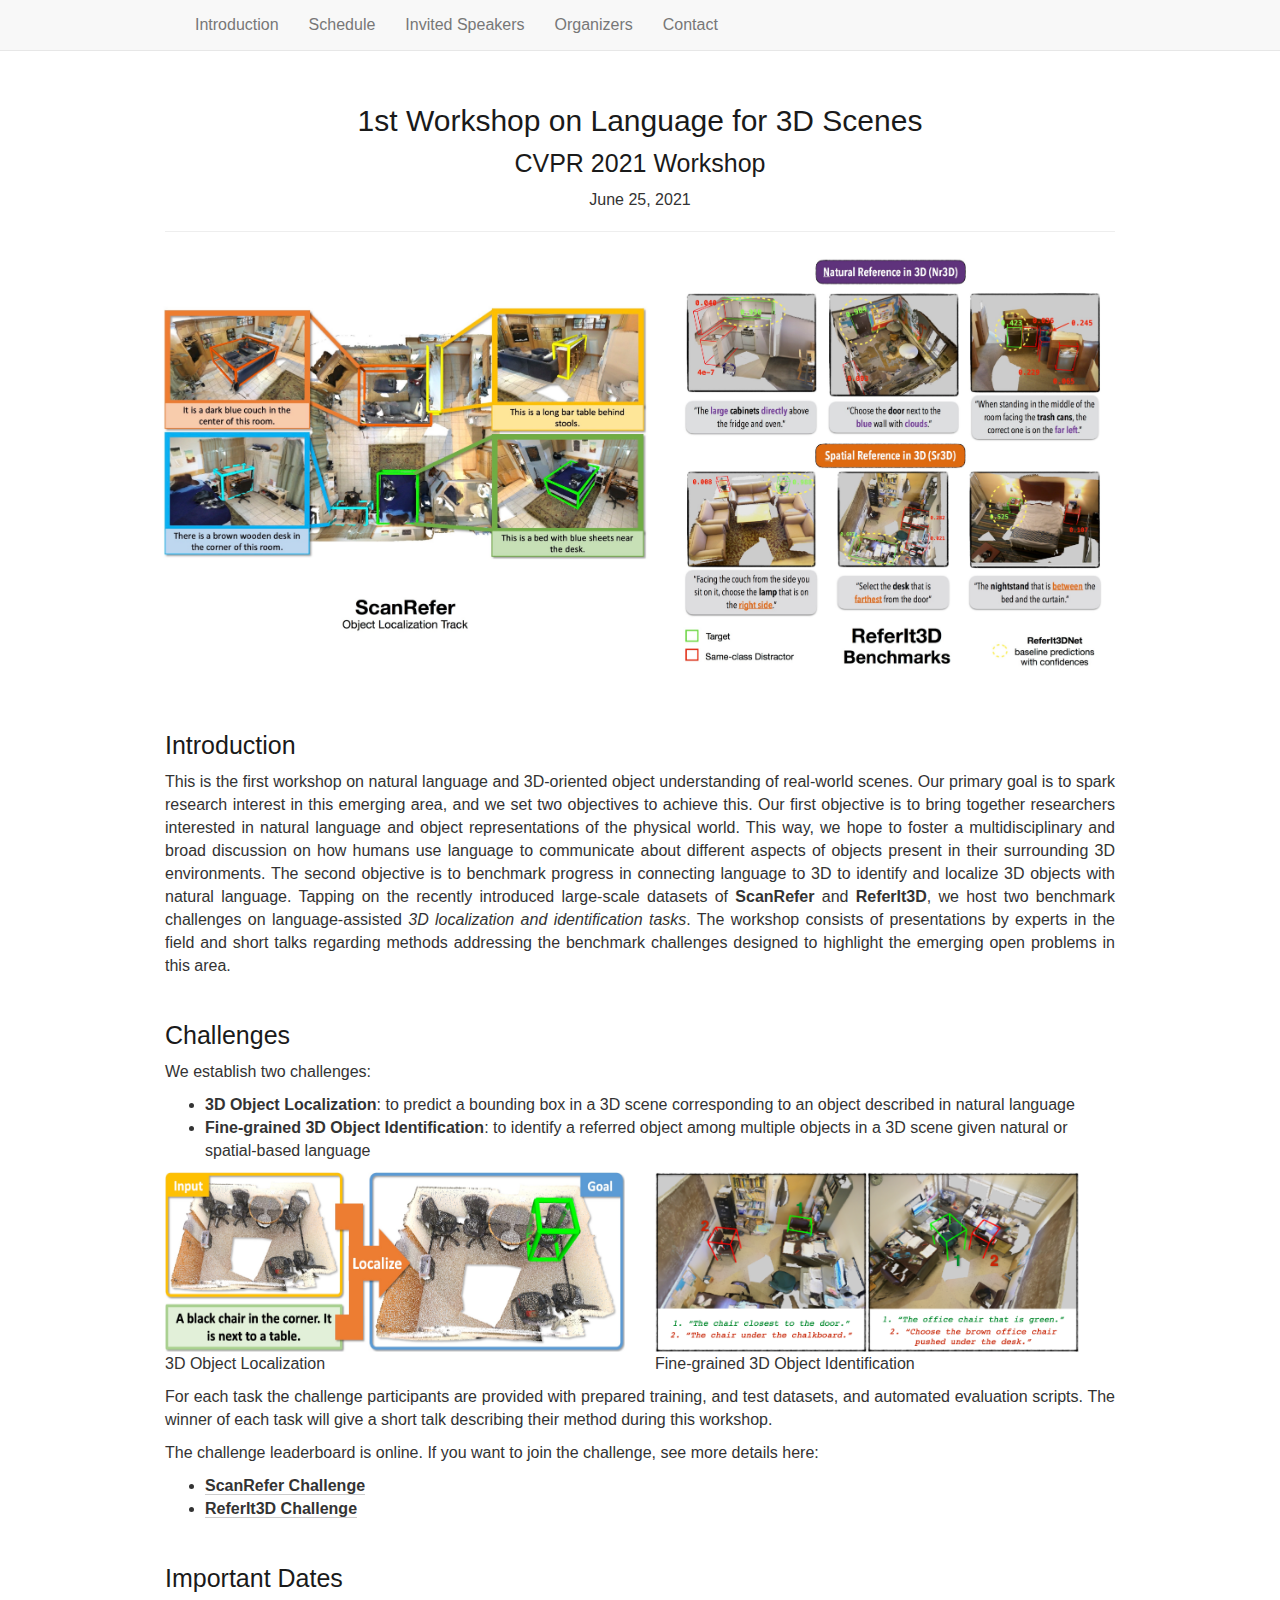
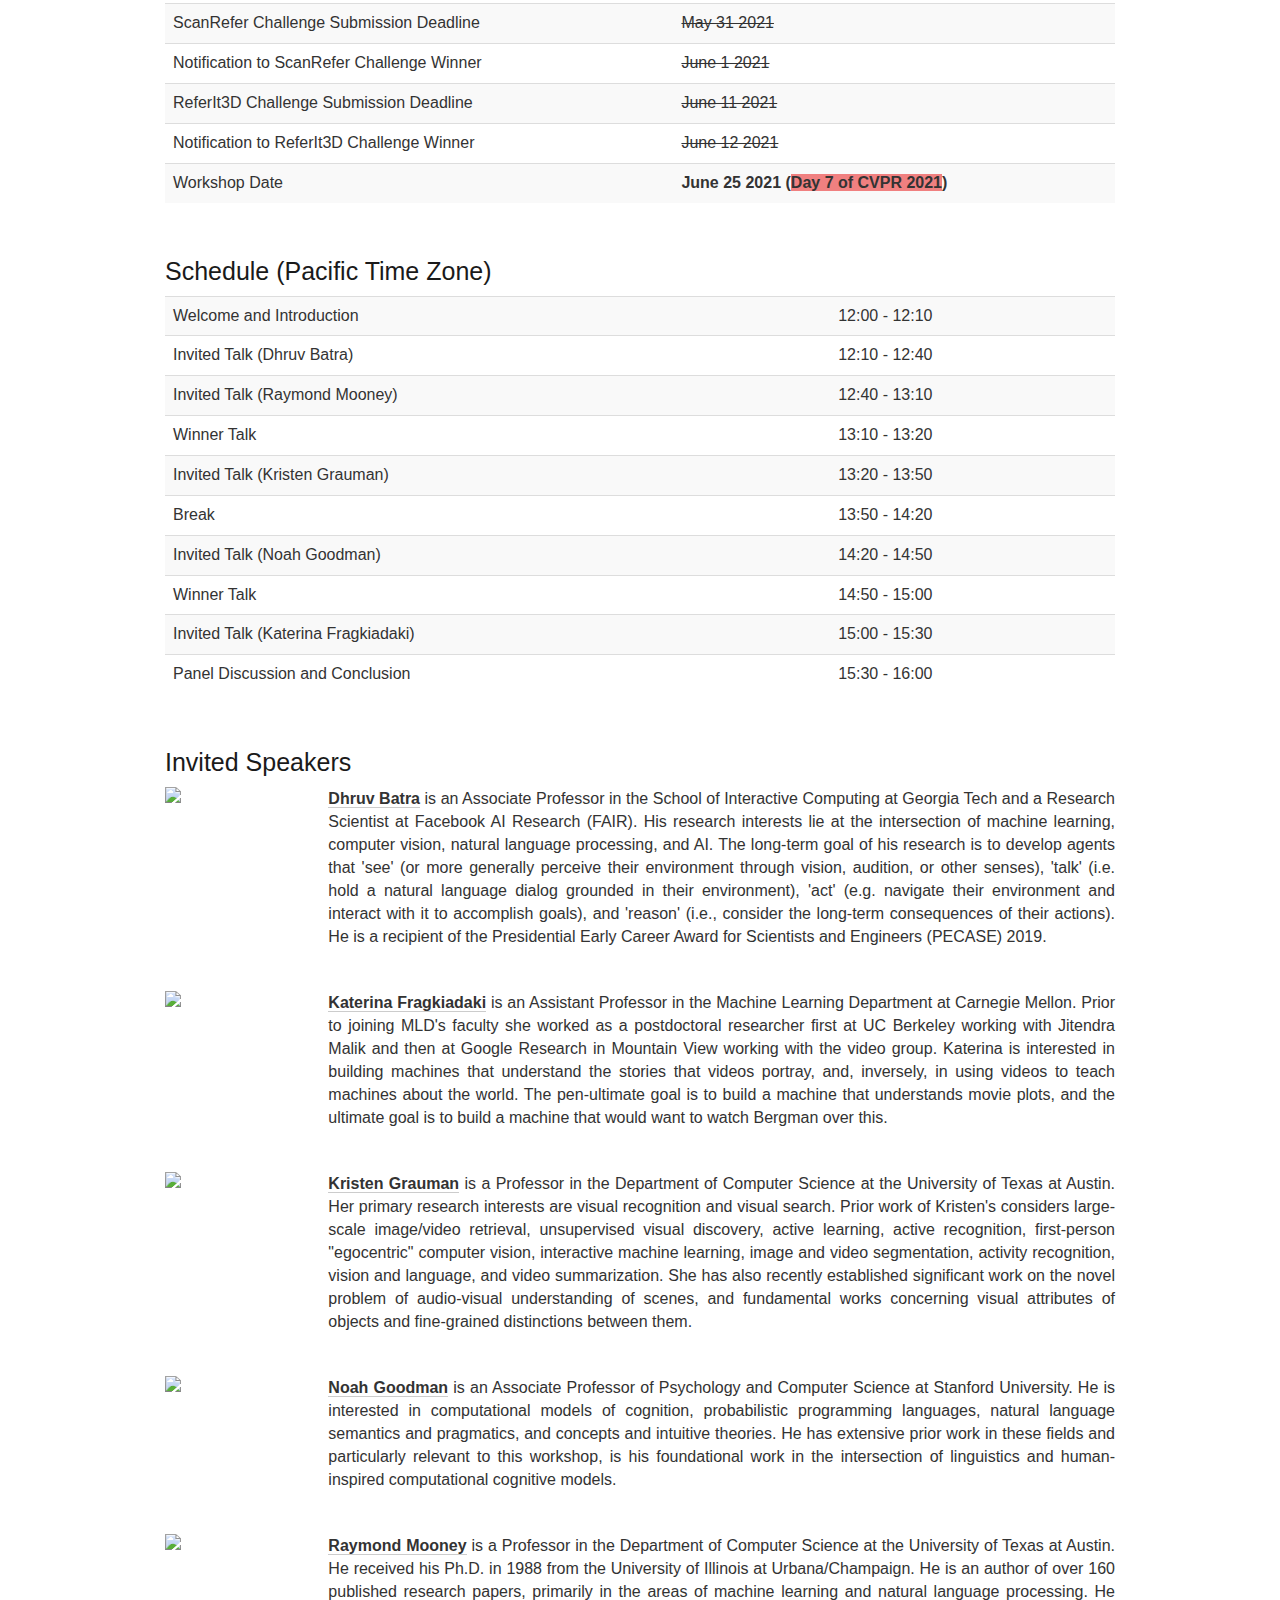
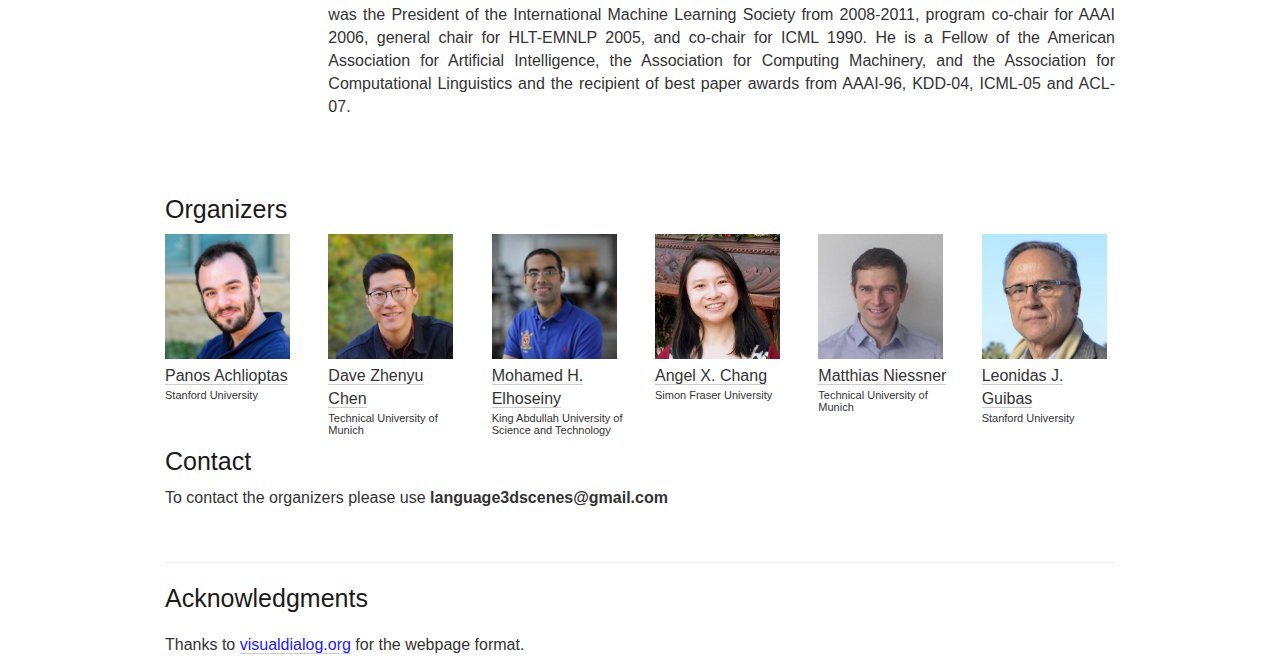
==== commit ecd258c7: "mdb" ====
--- a/index.html
+++ b/index.html
@@ -18,12 +18,12 @@
   <meta property="og:url" content="https://language3dscenes.github.io?v=2"/>
   <meta property="og:description" content="Language for 3D Scenes, CVPR 2021 Workshop"/>
   <meta property="og:site_name" content="Language for 3D Scenes Workshop"/>
-  <meta property="og:image" content="https://language3dscenes.github.io/static/img/site/teaser.jpeg?v=2"/>
+  <meta property="og:image" content="https://language3dscenes.github.io/static/img/site/teaser.jpg?v=2"/>
 
   <!--Twitter Card Stuff-->
   <meta name="twitter:card" content="summary_large_image"/>
   <meta name="twitter:title" content="Language for 3D Scenes Workshop"/>
-  <meta name="twitter:image" content="https://language3dscenes.github.io/static/img/site/teaser.jpeg?v=2">
+  <meta name="twitter:image" content="https://language3dscenes.github.io/static/img/site/teaser.jpg?v=2">
   <meta name="twitter:url" content="https://language3dscenes.github.io?v=2"/>
   <meta name="twitter:description" content="Language for 3D Scenes, CVPR 2021 Workshop"/>
 
@@ -237,7 +237,7 @@
           <td>12:10 - 12:40</td>
         </tr>
         <tr>
-          <td>Invited Talk (Katerina Fragkiadaki)</td>
+          <td>Invited Talk (Raymond Mooney)</td>
           <td>12:40 - 13:10</td>
         </tr>
         <tr>
@@ -261,7 +261,7 @@
           <td>14:50 - 15:00</td>
         </tr>
         <tr>
-          <td>Invited Talk (Raymond Mooney)</td>
+          <td>Invited Talk (Katerina Fragkiadaki)</td>
           <td>15:00 - 15:30</td>
         </tr>
         <tr>
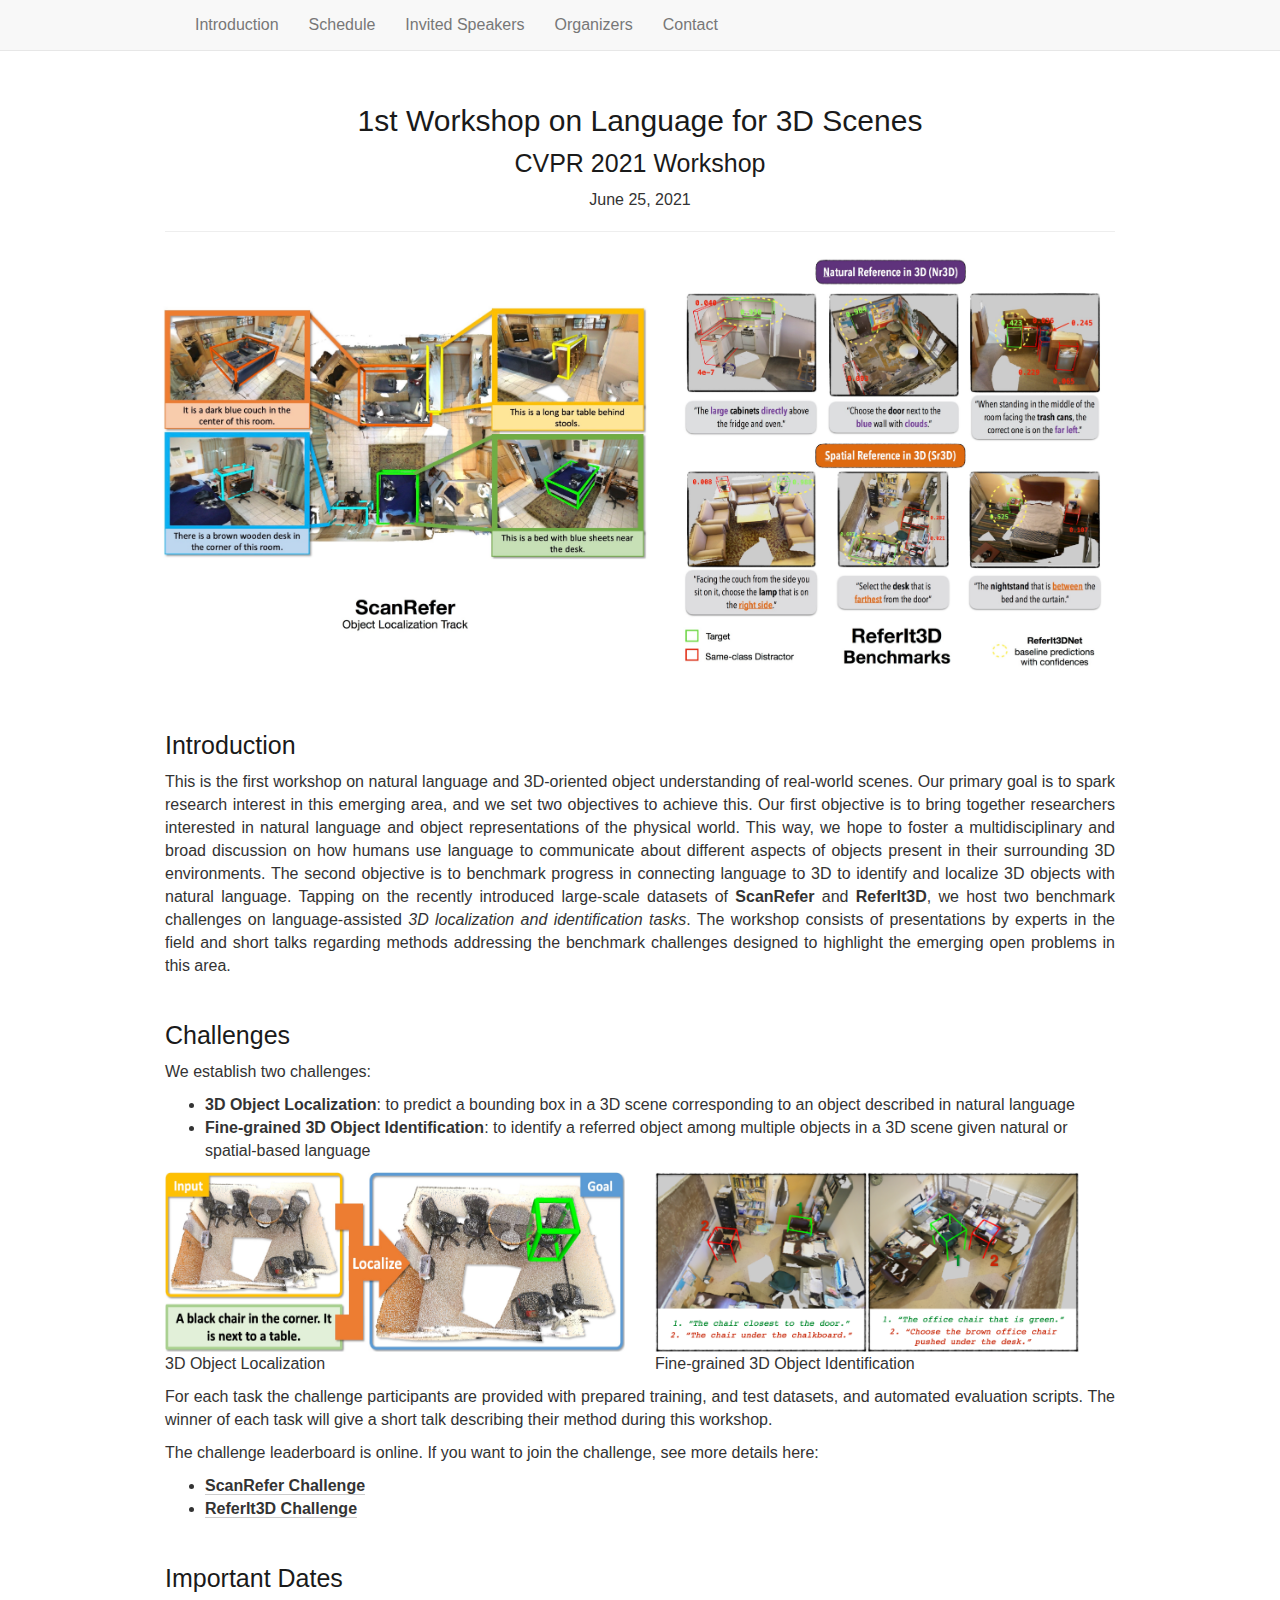
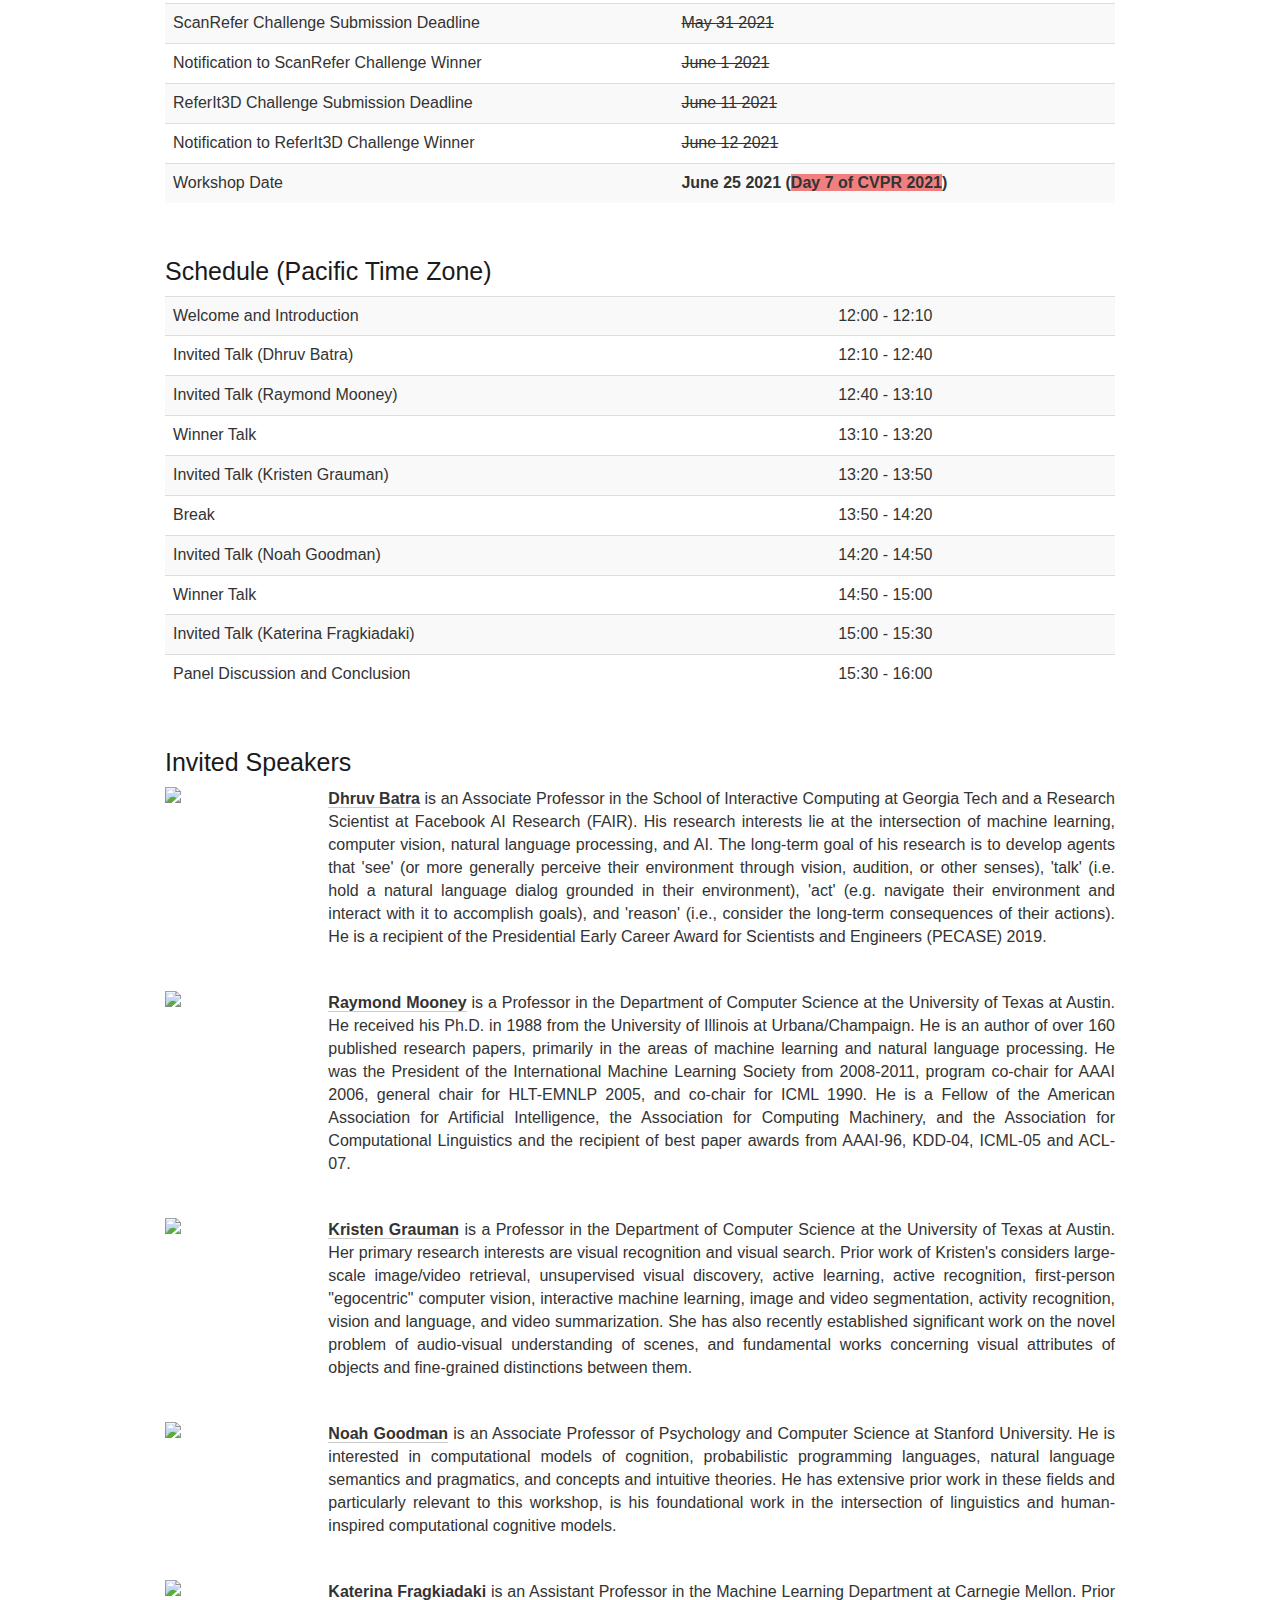
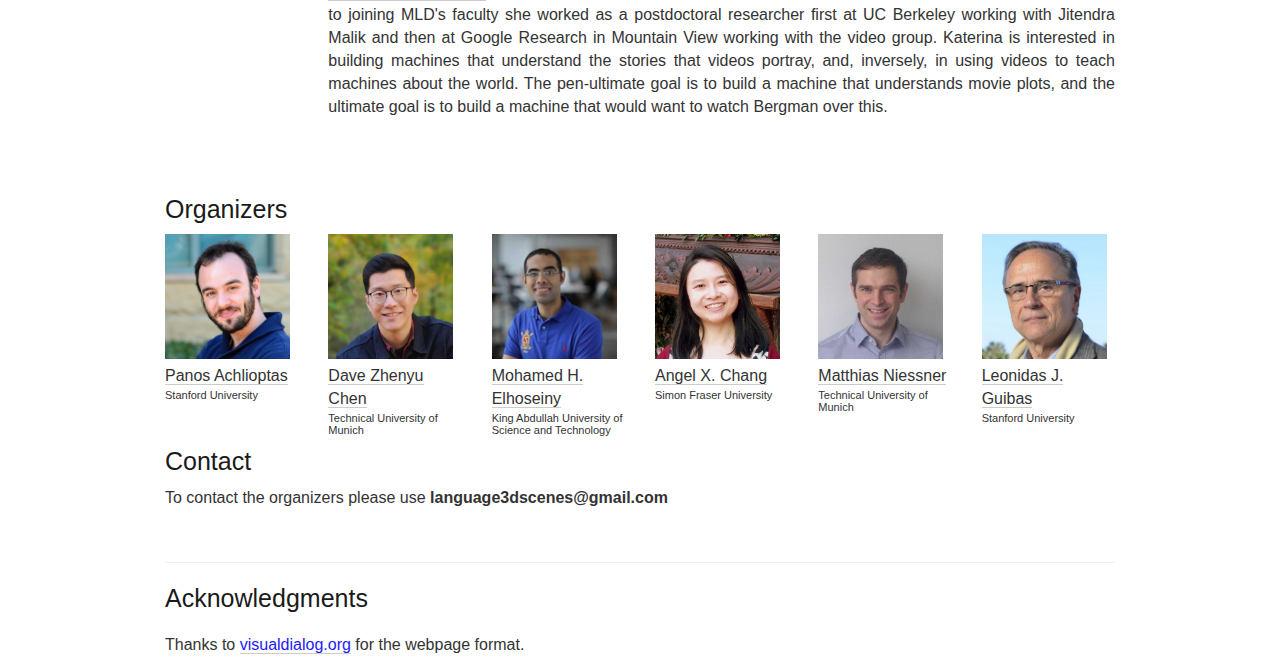
==== commit b8450da6: "mdb" ====
--- a/index.html
+++ b/index.html
@@ -301,18 +301,16 @@
 
 <div class="row">
   <div class="col-md-2">
-    <a href="https://www.cs.cmu.edu/~katef/"><img class="people-pic" style="float:left;margin-right:50px;" src="static/img/people/fragk.jpeg" /></a>
+    <a href="https://www.cs.utexas.edu/~mooney/"><img class="people-pic" style="float:left;margin-right:50px;" src="static/img/people/mooney_raymond.jpeg" /></a>
   </div>
   <div class="col-md-10">
     <p>
-      <b><a href="https://www.cs.cmu.edu/~katef/">Katerina Fragkiadaki</a></b> is an Assistant Professor in the Machine Learning Department at Carnegie Mellon.
-      Prior to joining MLD's faculty she worked as a postdoctoral researcher first at UC Berkeley working with Jitendra Malik and then
-      at Google Research in Mountain View working with the video group. Katerina is interested in building machines that understand the
-      stories that videos portray, and, inversely, in using videos to teach machines about the world. The pen-ultimate goal is
-      to build a machine that understands movie plots, and the ultimate goal is to build a machine that would want to watch Bergman over this.
-    </p>
-  </div>
-</div>
+      <b><a href="https://www.cs.utexas.edu/~mooney/">Raymond Mooney</a></b> is a Professor in the Department of Computer Science at the University of Texas at Austin. He received his Ph.D. in 1988 from the University of Illinois at Urbana/Champaign. He is an author of over 160 published research papers, primarily in the areas of machine learning and natural language processing. He was the President of the International Machine Learning Society from 2008-2011, program co-chair for AAAI 2006, general chair for HLT-EMNLP 2005, and co-chair for ICML 1990. He is a Fellow of the American Association for Artificial Intelligence, the Association for Computing Machinery, and the Association for Computational Linguistics and the recipient of best paper awards from AAAI-96, KDD-04, ICML-05 and ACL-07.
+    </p>
+  </div>
+</div>
+
+
 <p><br /></p>
 <div class="row">
   <div class="col-md-2">
@@ -347,15 +345,29 @@
 
 <div class="row">
   <div class="col-md-2">
-    <a href="https://www.cs.utexas.edu/~mooney/"><img class="people-pic" style="float:left;margin-right:50px;" src="static/img/people/mooney_raymond.jpeg" /></a>
+    <a href="https://www.cs.cmu.edu/~katef/"><img class="people-pic" style="float:left;margin-right:50px;" src="static/img/people/fragk.jpeg" /></a>
   </div>
   <div class="col-md-10">
     <p>
-      <b><a href="https://www.cs.utexas.edu/~mooney/">Raymond Mooney</a></b> is a Professor in the Department of Computer Science at the University of Texas at Austin. He received his Ph.D. in 1988 from the University of Illinois at Urbana/Champaign. He is an author of over 160 published research papers, primarily in the areas of machine learning and natural language processing. He was the President of the International Machine Learning Society from 2008-2011, program co-chair for AAAI 2006, general chair for HLT-EMNLP 2005, and co-chair for ICML 1990. He is a Fellow of the American Association for Artificial Intelligence, the Association for Computing Machinery, and the Association for Computational Linguistics and the recipient of best paper awards from AAAI-96, KDD-04, ICML-05 and ACL-07.
-    </p>
-  </div>
-</div>
-<p><br /></p>
+      <b><a href="https://www.cs.cmu.edu/~katef/">Katerina Fragkiadaki</a></b> is an Assistant Professor in the Machine Learning Department at Carnegie Mellon.
+      Prior to joining MLD's faculty she worked as a postdoctoral researcher first at UC Berkeley working with Jitendra Malik and then
+      at Google Research in Mountain View working with the video group. Katerina is interested in building machines that understand the
+      stories that videos portray, and, inversely, in using videos to teach machines about the world. The pen-ultimate goal is
+      to build a machine that understands movie plots, and the ultimate goal is to build a machine that would want to watch Bergman over this.
+    </p>
+  </div>
+</div>
+
+
+
+<p>
+
+  <br />
+
+
+
+
+</p>
 
   <!-- <div class="col-xs-2">
     <a href="https://www.cc.gatech.edu/~dbatra/">
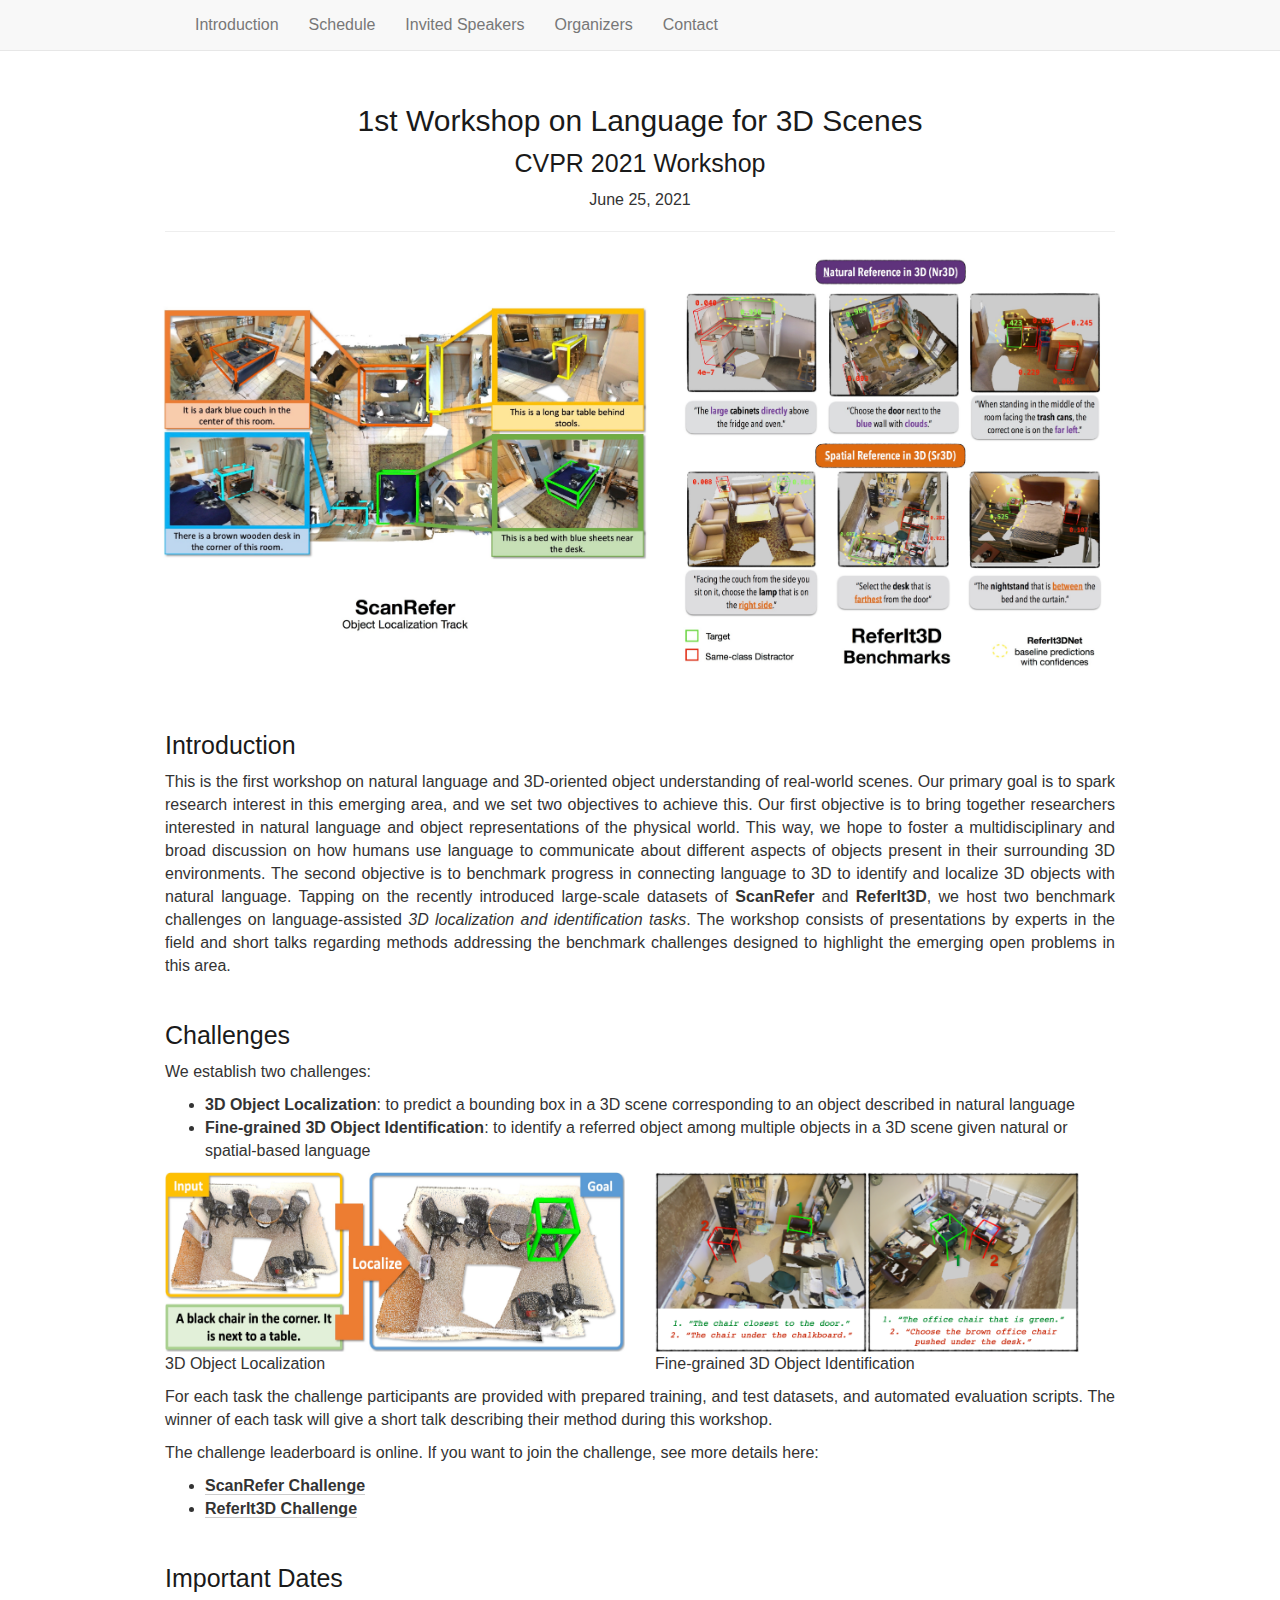
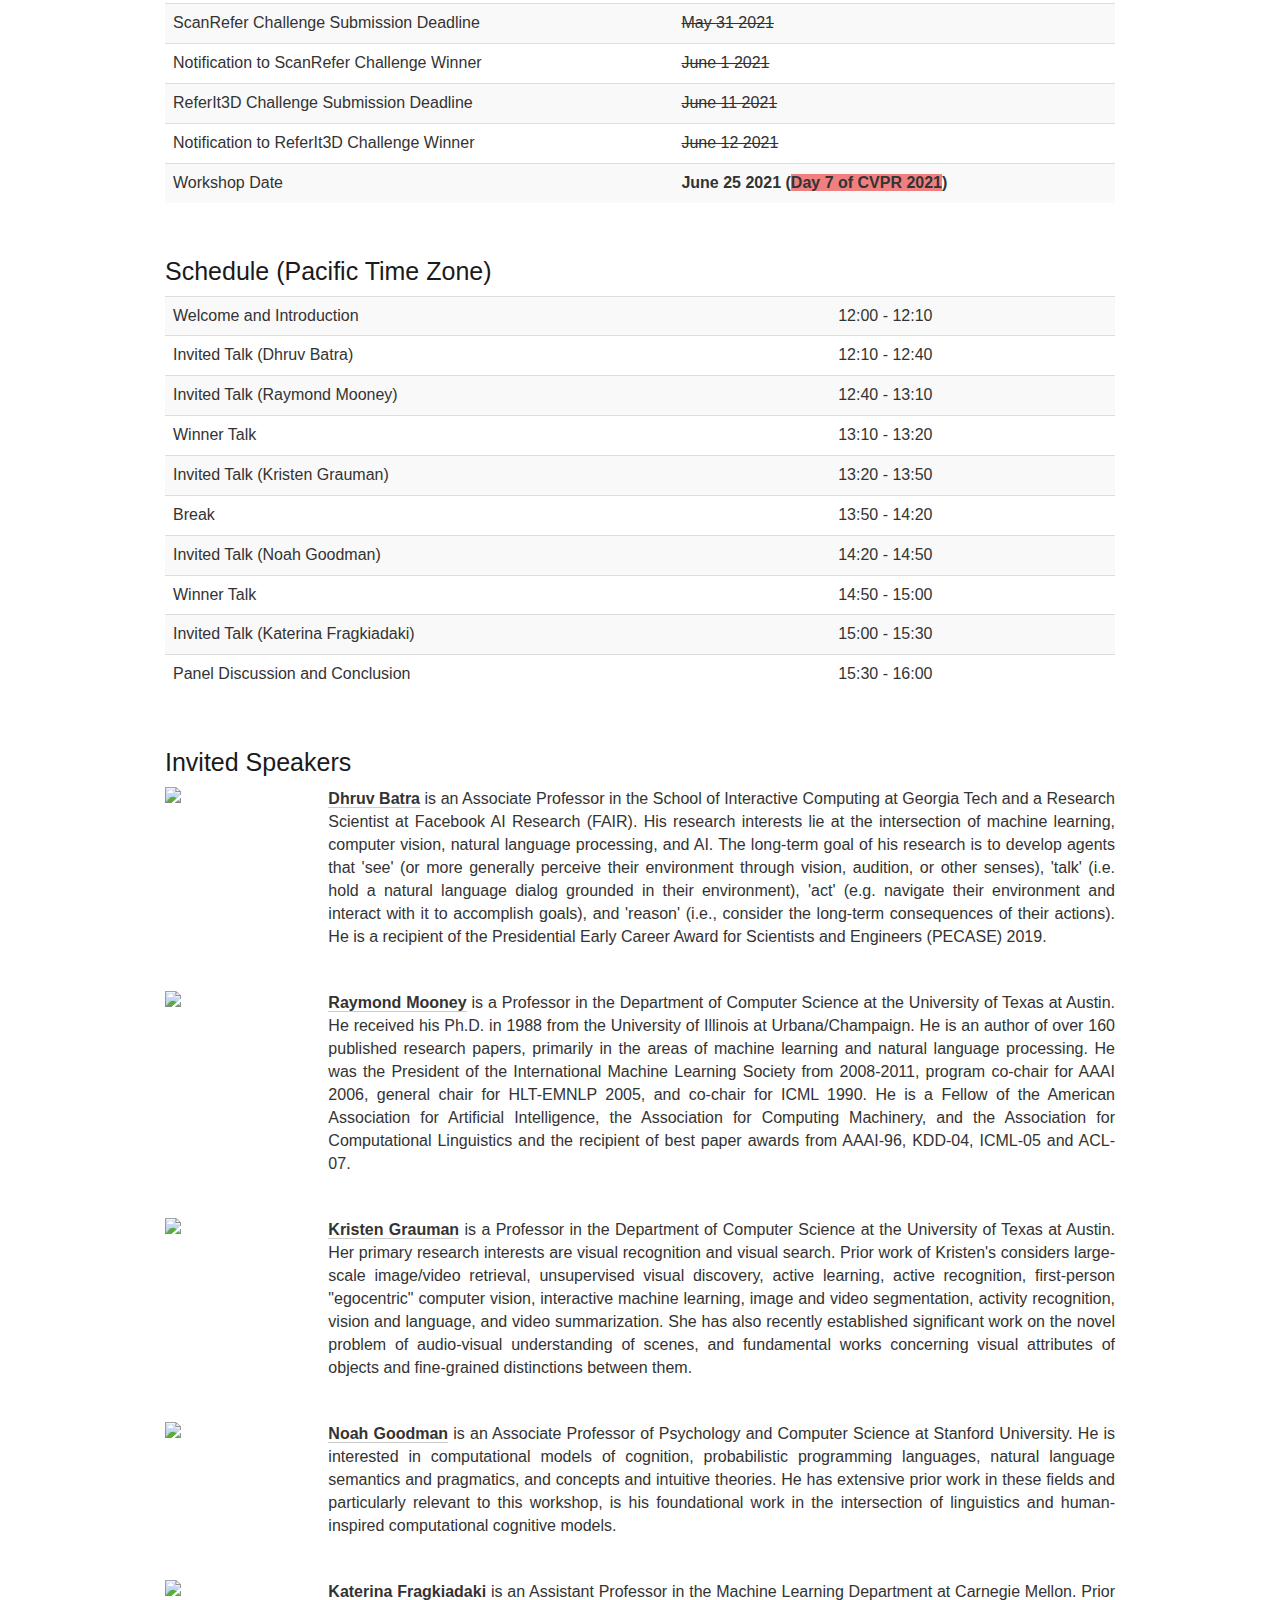
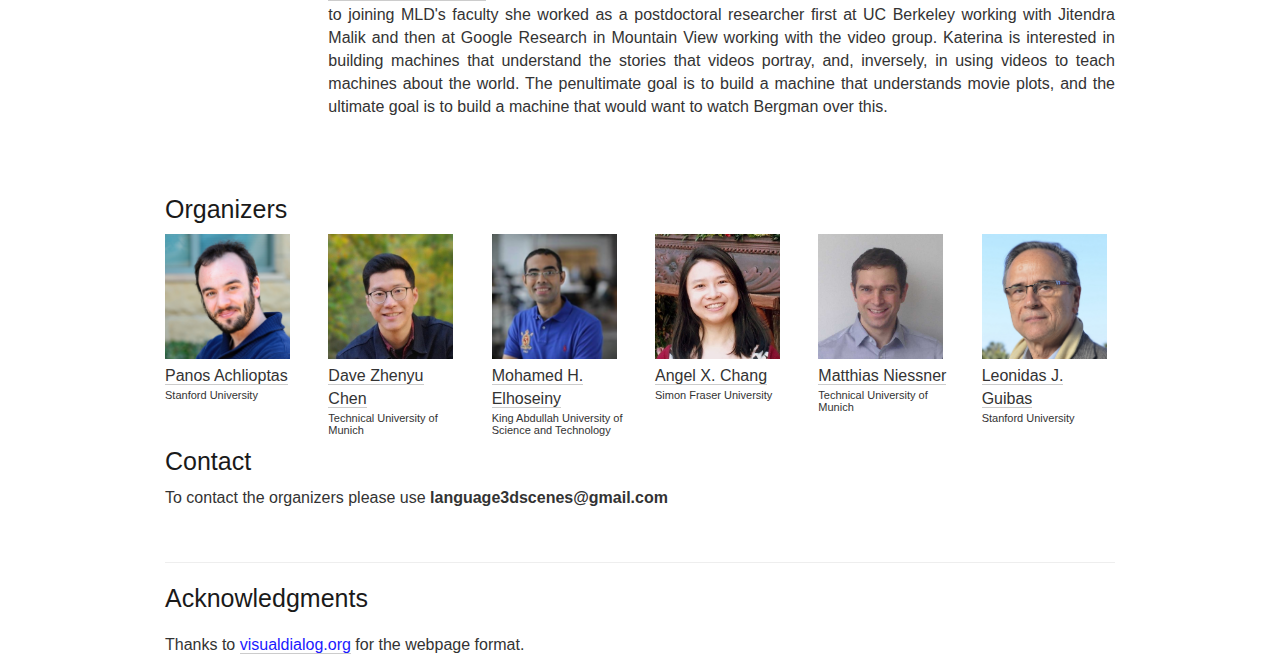
==== commit 411789da: "mdb" ====
--- a/index.html
+++ b/index.html
@@ -81,11 +81,16 @@
 
 <hr />
 
-<!-- <br>
+<!-- 
+<br>
   <center>
-  <h1 style="color:blue"><a href="https://youtu.be/S7wm806JQ1M">Join Us Here: Live Stream</a></h1>
+  <h1 style="color:red"><a href="https://youtu.be/B42ByPCoCKE">Join Us Here: Live Stream</a></h1>
   </center>
-<br> -->
+<br>
+
+ -->
+
+
 
 <div class="row" id="intro">  
     <div>  
@@ -352,7 +357,7 @@
       <b><a href="https://www.cs.cmu.edu/~katef/">Katerina Fragkiadaki</a></b> is an Assistant Professor in the Machine Learning Department at Carnegie Mellon.
       Prior to joining MLD's faculty she worked as a postdoctoral researcher first at UC Berkeley working with Jitendra Malik and then
       at Google Research in Mountain View working with the video group. Katerina is interested in building machines that understand the
-      stories that videos portray, and, inversely, in using videos to teach machines about the world. The pen-ultimate goal is
+      stories that videos portray, and, inversely, in using videos to teach machines about the world. The penultimate goal is
       to build a machine that understands movie plots, and the ultimate goal is to build a machine that would want to watch Bergman over this.
     </p>
   </div>
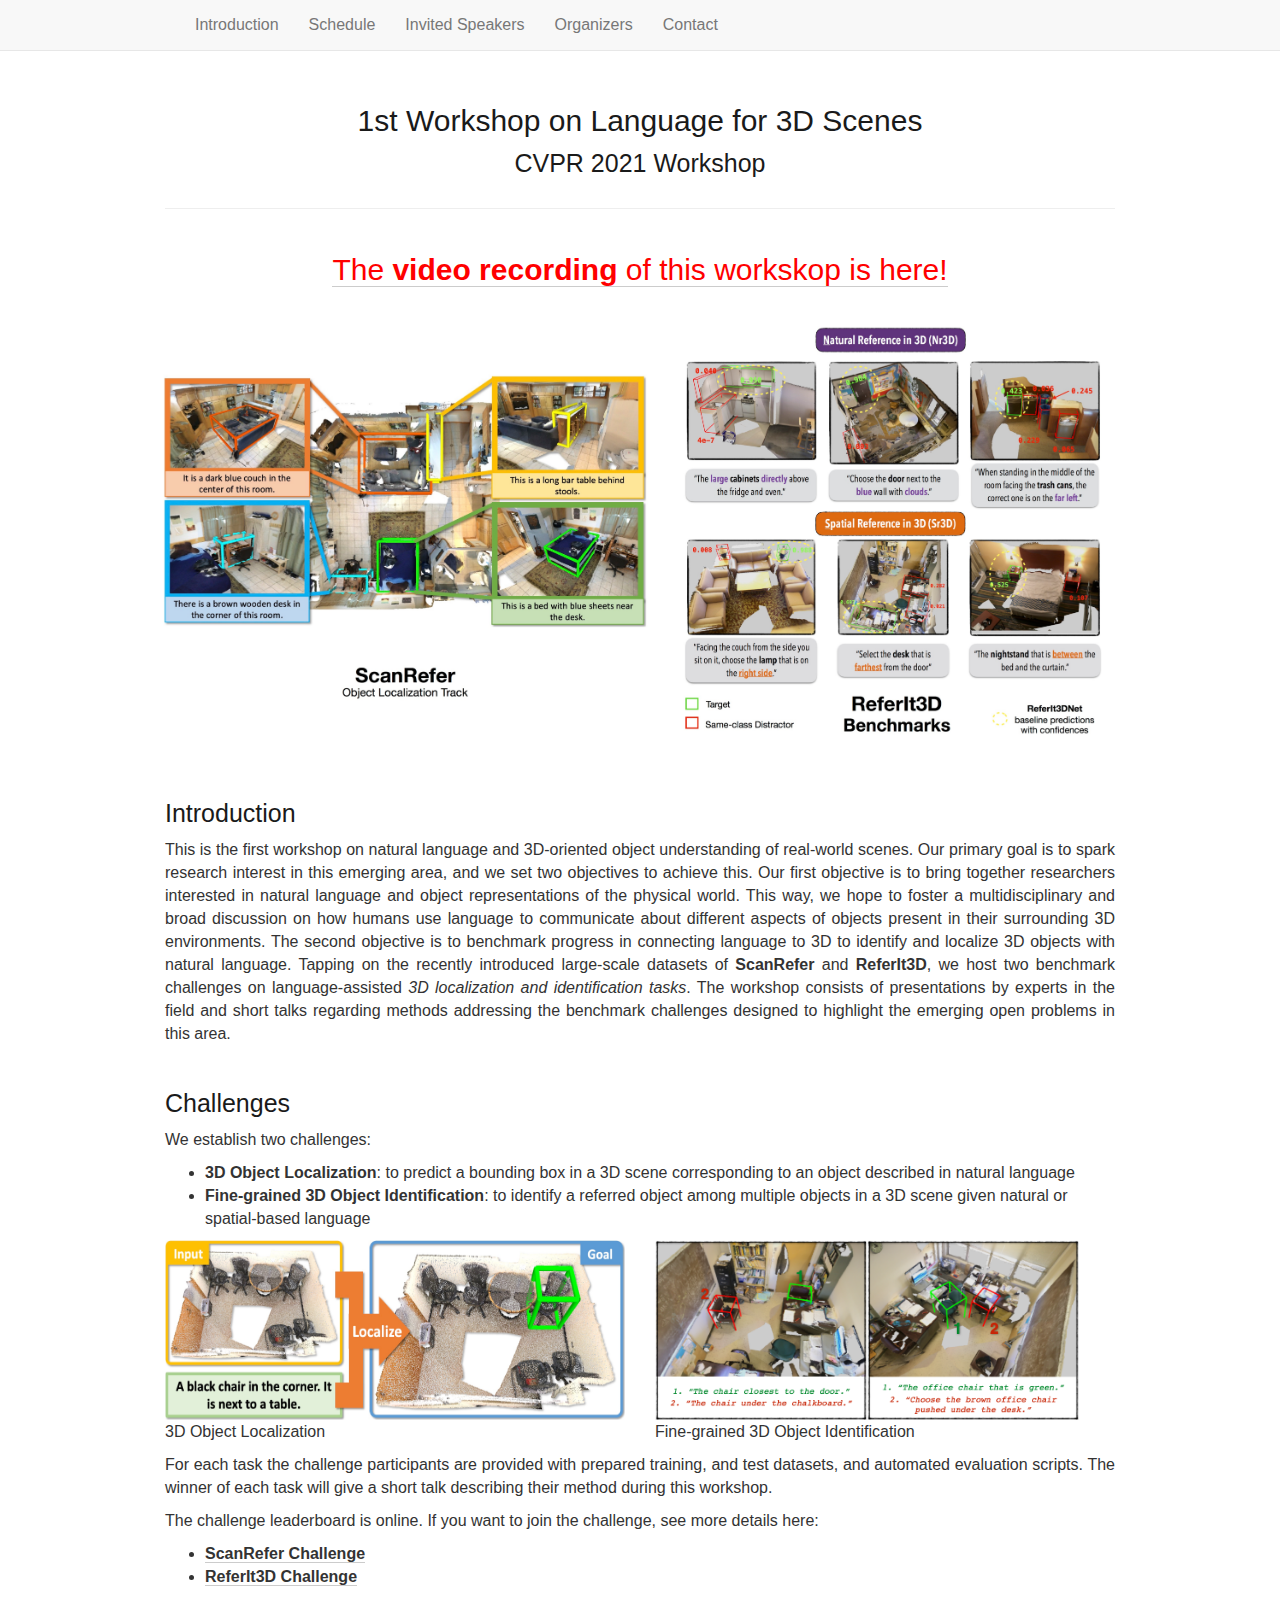
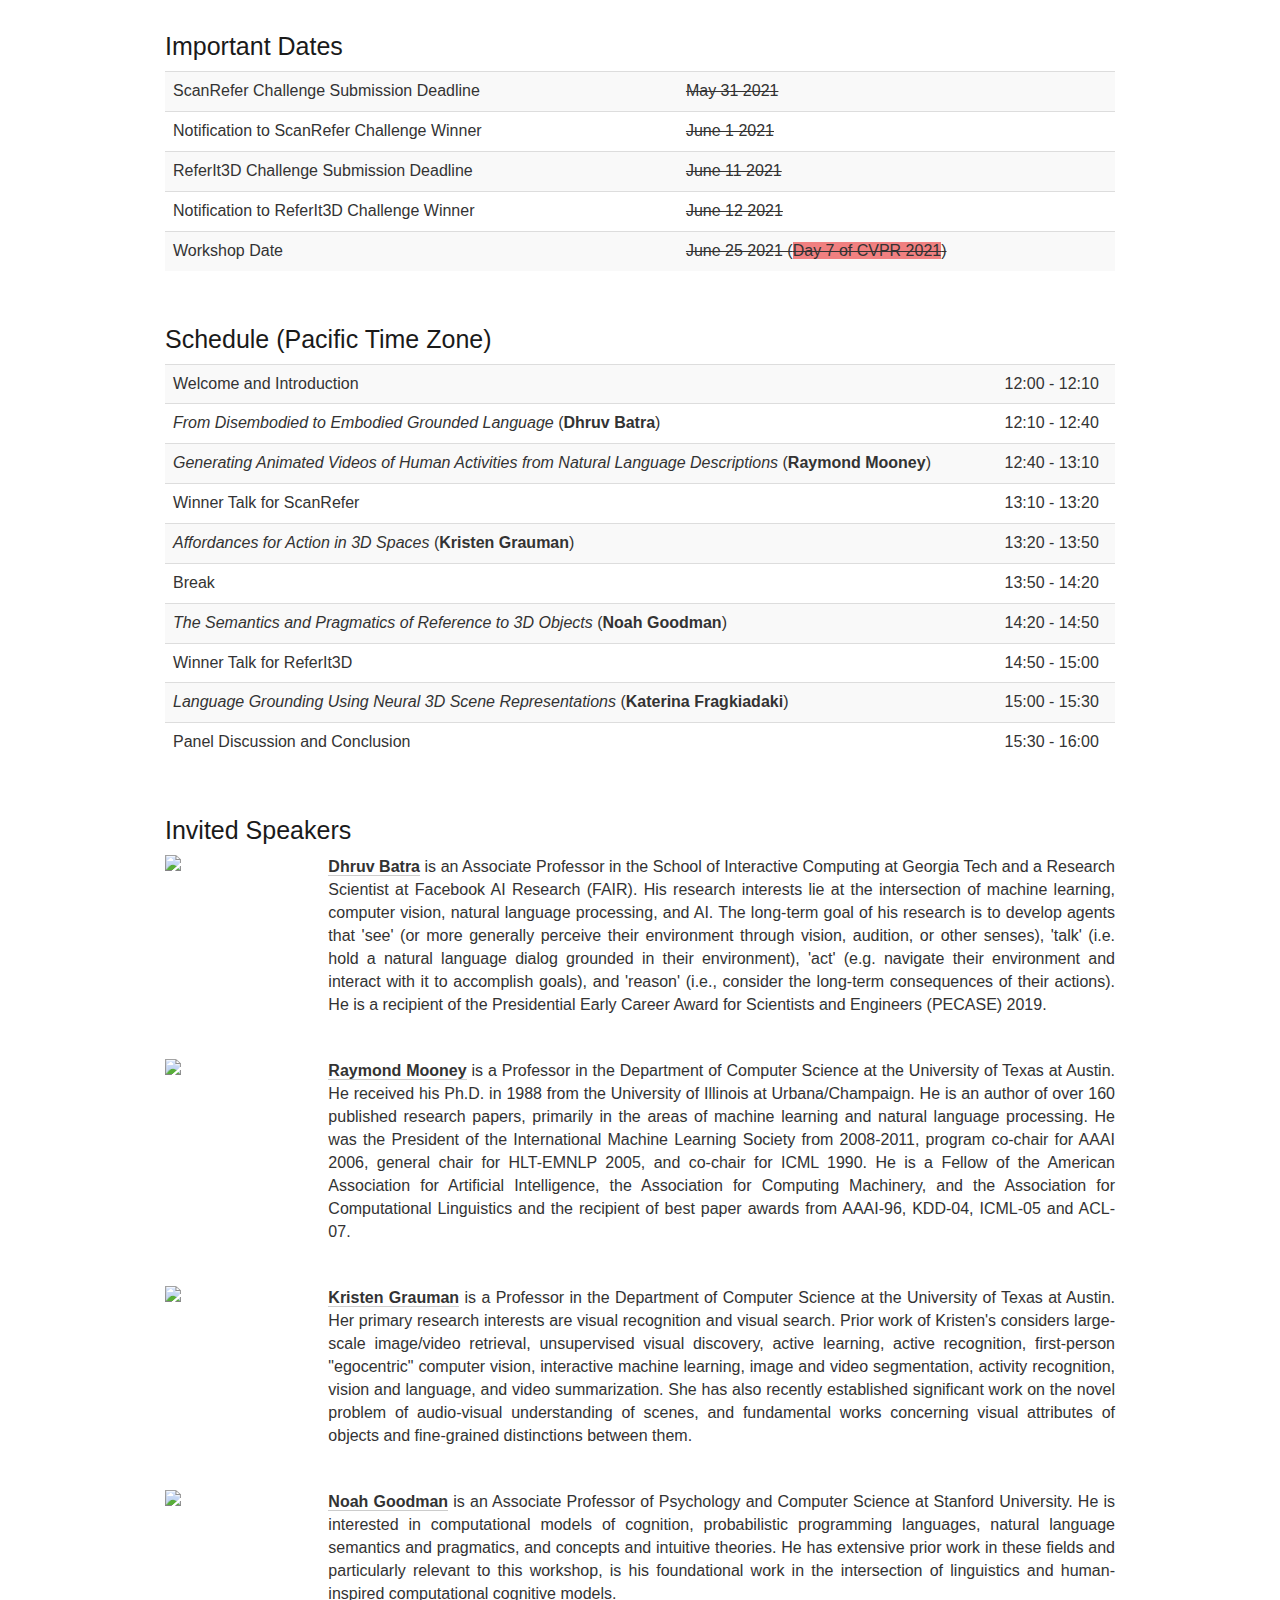
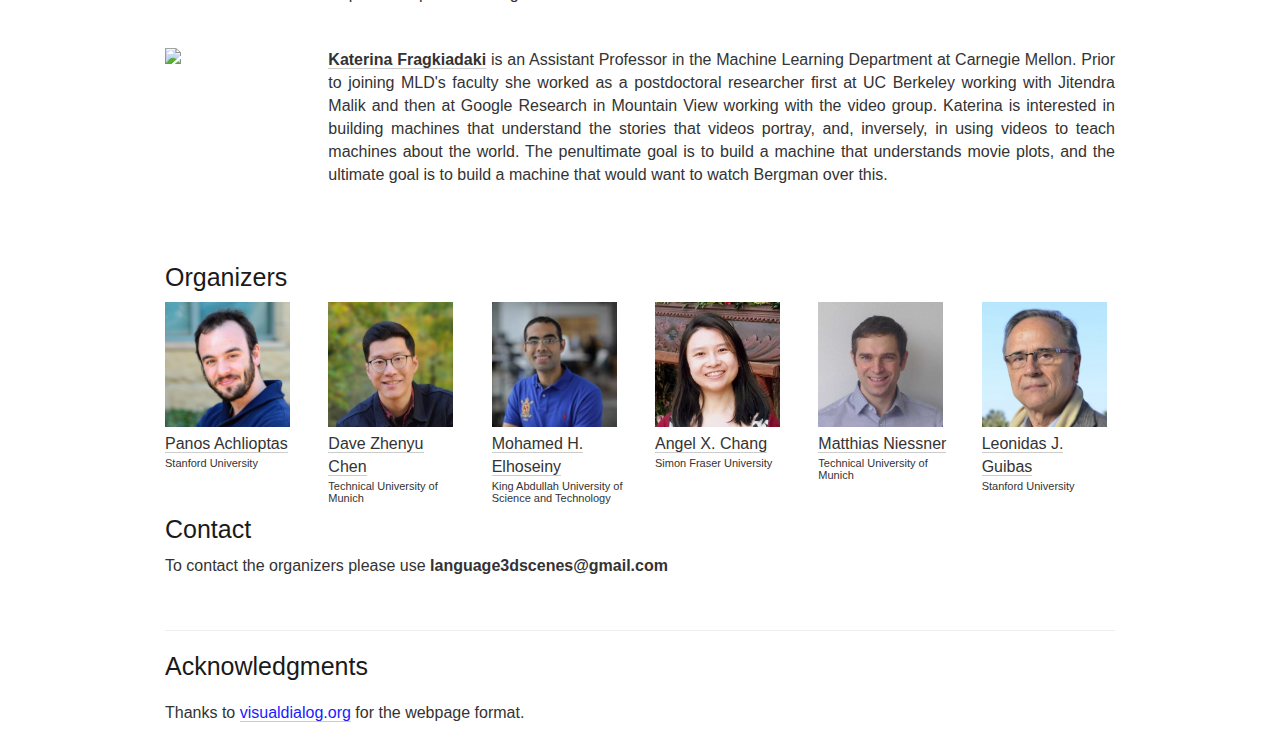
==== commit 9751ec53: "mdb" ====
--- a/index.html
+++ b/index.html
@@ -75,20 +75,20 @@
   <div class="col-xs-12">
     <center><h1>1st Workshop on Language for 3D Scenes</h1></center>
     <center><h2>CVPR 2021 Workshop</h2></center>
-    <center>June 25, 2021</center>
+    <!-- <center>June 25, 2021</center> -->
   </div>
 </div>
 
 <hr />
 
-<!-- 
+
 <br>
   <center>
-  <h1 style="color:red"><a href="https://youtu.be/B42ByPCoCKE">Join Us Here: Live Stream</a></h1>
+  <h1 style="color:red"><a href="https://www.youtube.com/watch?v=gyJDGrbLknI">The <b>video recording</b> of this workskop is here!</a></h1>
   </center>
 <br>
 
- -->
+
 
 
 
@@ -215,7 +215,7 @@
         </tr>
         <tr>
           <td>Workshop Date</td>
-          <td><b>June 25 2021 (<span style="background-color:lightcoral;">Day 7 of CVPR 2021</span>)</b></td>
+          <td><strike>June 25 2021 (<span style="background-color:lightcoral;">Day 7 of CVPR 2021</span>)</strike></td>
         </tr>
       </tbody>
     </table>
@@ -238,19 +238,19 @@
           <td>12:00 - 12:10</td>
         </tr>
         <tr>
-          <td>Invited Talk (Dhruv Batra)</td>
+          <td><i>From Disembodied to Embodied Grounded Language</i> (<strong>Dhruv Batra</strong>)</td>
           <td>12:10 - 12:40</td>
         </tr>
         <tr>
-          <td>Invited Talk (Raymond Mooney)</td>
+          <td><i>Generating Animated Videos of Human Activities from Natural Language Descriptions</i> (<strong>Raymond Mooney</strong>)</td>
           <td>12:40 - 13:10</td>
         </tr>
         <tr>
-          <td>Winner Talk </td>
+          <td>Winner Talk for ScanRefer</td>
           <td>13:10 - 13:20</td>
         </tr>
         <tr>
-          <td>Invited Talk (Kristen Grauman)</td>
+          <td><i>Affordances for Action in 3D Spaces</i> (<b>Kristen Grauman</b>)</td>
           <td>13:20 - 13:50</td>
         </tr>
         <tr>
@@ -258,15 +258,15 @@
           <td>13:50 - 14:20</td>
         </tr>
         <tr>
-          <td>Invited Talk (Noah Goodman)</td>
+          <td><i>The Semantics and Pragmatics of Reference to 3D Objects</i> (<b>Noah Goodman</b>)</td>
           <td>14:20 - 14:50</td>
         </tr>
         <tr>
-          <td>Winner Talk</td>
+          <td>Winner Talk for ReferIt3D</td>
           <td>14:50 - 15:00</td>
         </tr>
         <tr>
-          <td>Invited Talk (Katerina Fragkiadaki)</td>
+          <td><i>Language Grounding Using Neural 3D Scene Representations</i> (<strong>Katerina Fragkiadaki</strong>)</td>
           <td>15:00 - 15:30</td>
         </tr>
         <tr>
@@ -374,62 +374,9 @@
 
 </p>
 
-  <!-- <div class="col-xs-2">
-    <a href="https://www.cc.gatech.edu/~dbatra/">
-      <img class="people-pic" src="static/img/people/batra.jpeg" />
-    </a>
-    <div class="people-name">
-      <a href="https://www.cc.gatech.edu/~dbatra/">Dhruv Batra</a>
-      <h6>Georgia Tech</h6>
-    </div>
-  </div>
-
-  <div class="col-xs-2">
-    <a href="https://www.cs.cmu.edu/~katef/">
-      <img class="people-pic" src="static/img/people/fragk.jpeg" />
-    </a>
-    <div class="people-name">
-      <a href="https://www.cs.cmu.edu/~katef/">Katerina Fragkiadaki</a>
-      <h6>Carnegie Mellon University</h6>
-    </div>
-  </div>
-
-  <div class="col-xs-2">
-    <a href="http://cocolab.stanford.edu/ndg.html">
-      <img class="people-pic" src="static/img/people/noah.jpeg" />
-    </a>
-    <div class="people-name">
-      <a href="http://cocolab.stanford.edu/ndg.html">Noah Goodman</a>
-      <h6>Stanford University</h6>
-    </div>
-  </div>
-
-  <div class="col-xs-2">
-    <a href="https://www.cs.utexas.edu/users/grauman/">
-      <img class="people-pic" src="static/img/people/grauman_kristen.jpeg" />
-    </a>
-    <div class="people-name">
-      <a href="https://www.cs.utexas.edu/users/grauman/">Kristen Grauman</a>
-      <h6>University of Texas at Austin</h6>
-    </div>
-  </div>
-
-  <div class="col-xs-2">
-    <a href="https://www.cs.utexas.edu/~mooney/">
-      <img class="people-pic" src="static/img/people/mooney_raymond.jpeg" />
-    </a>
-    <div class="people-name">
-      <a href="https://www.cs.utexas.edu/~mooney/">Raymond Mooney</a>
-      <h6>University of Texas at Austin</h6>
-    </div>
-  </div> -->
-</div>
-
-<!-- <div class="row">
-  <div class="col-xs-2">
-    TBA
-  </div>
-</div> -->
+  
+</div>
+
 
 <p><br /></p>
 
@@ -441,11 +388,11 @@
 
 <div class="row">
   <div class="col-xs-2">
-    <a href="http://ai.stanford.edu/~optas/">
+    <a href="http://optas.github.io">
       <img class="people-pic" src="static/img/people/achlioptas.jpg" />
     </a>
     <div class="people-name">
-      <a href="http://ai.stanford.edu/~optas/">Panos Achlioptas</a>
+      <a href="http://optas.github.io">Panos Achlioptas</a>
       <h6>Stanford University</h6>
     </div>
   </div>
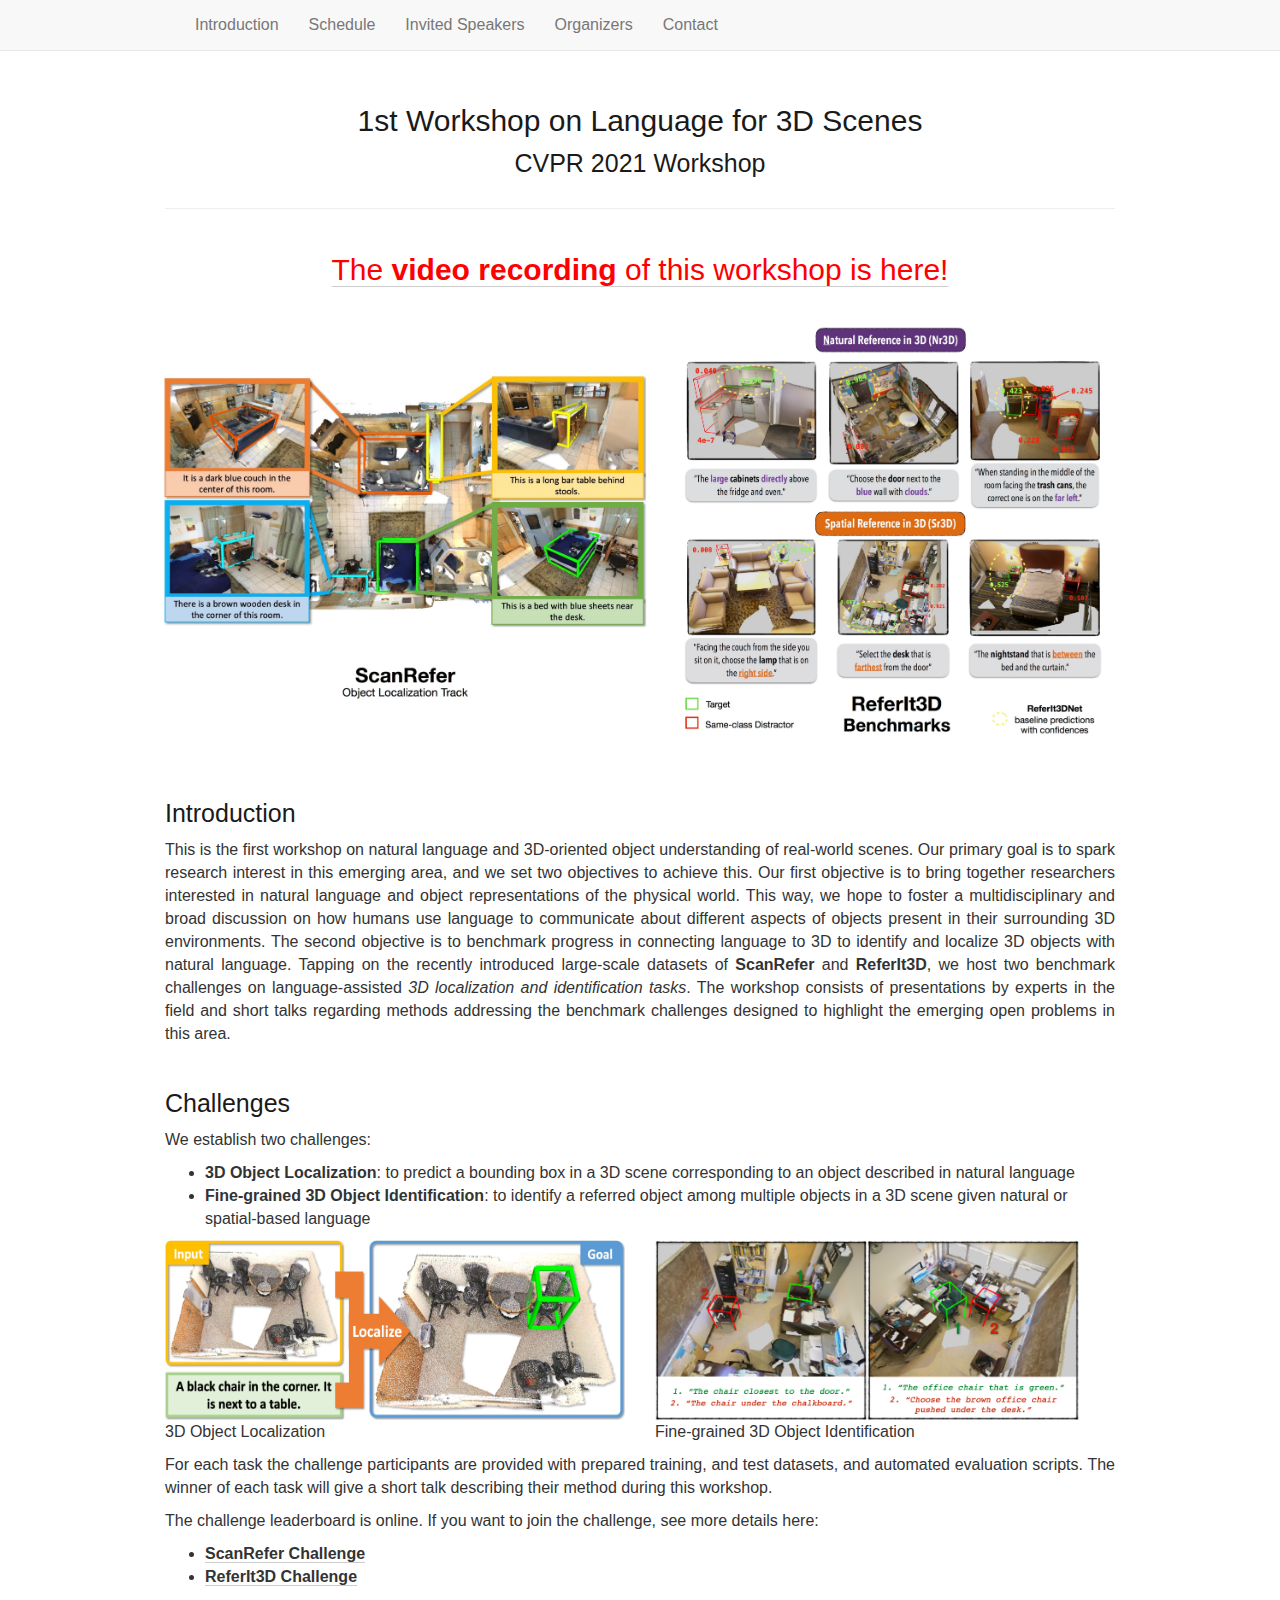
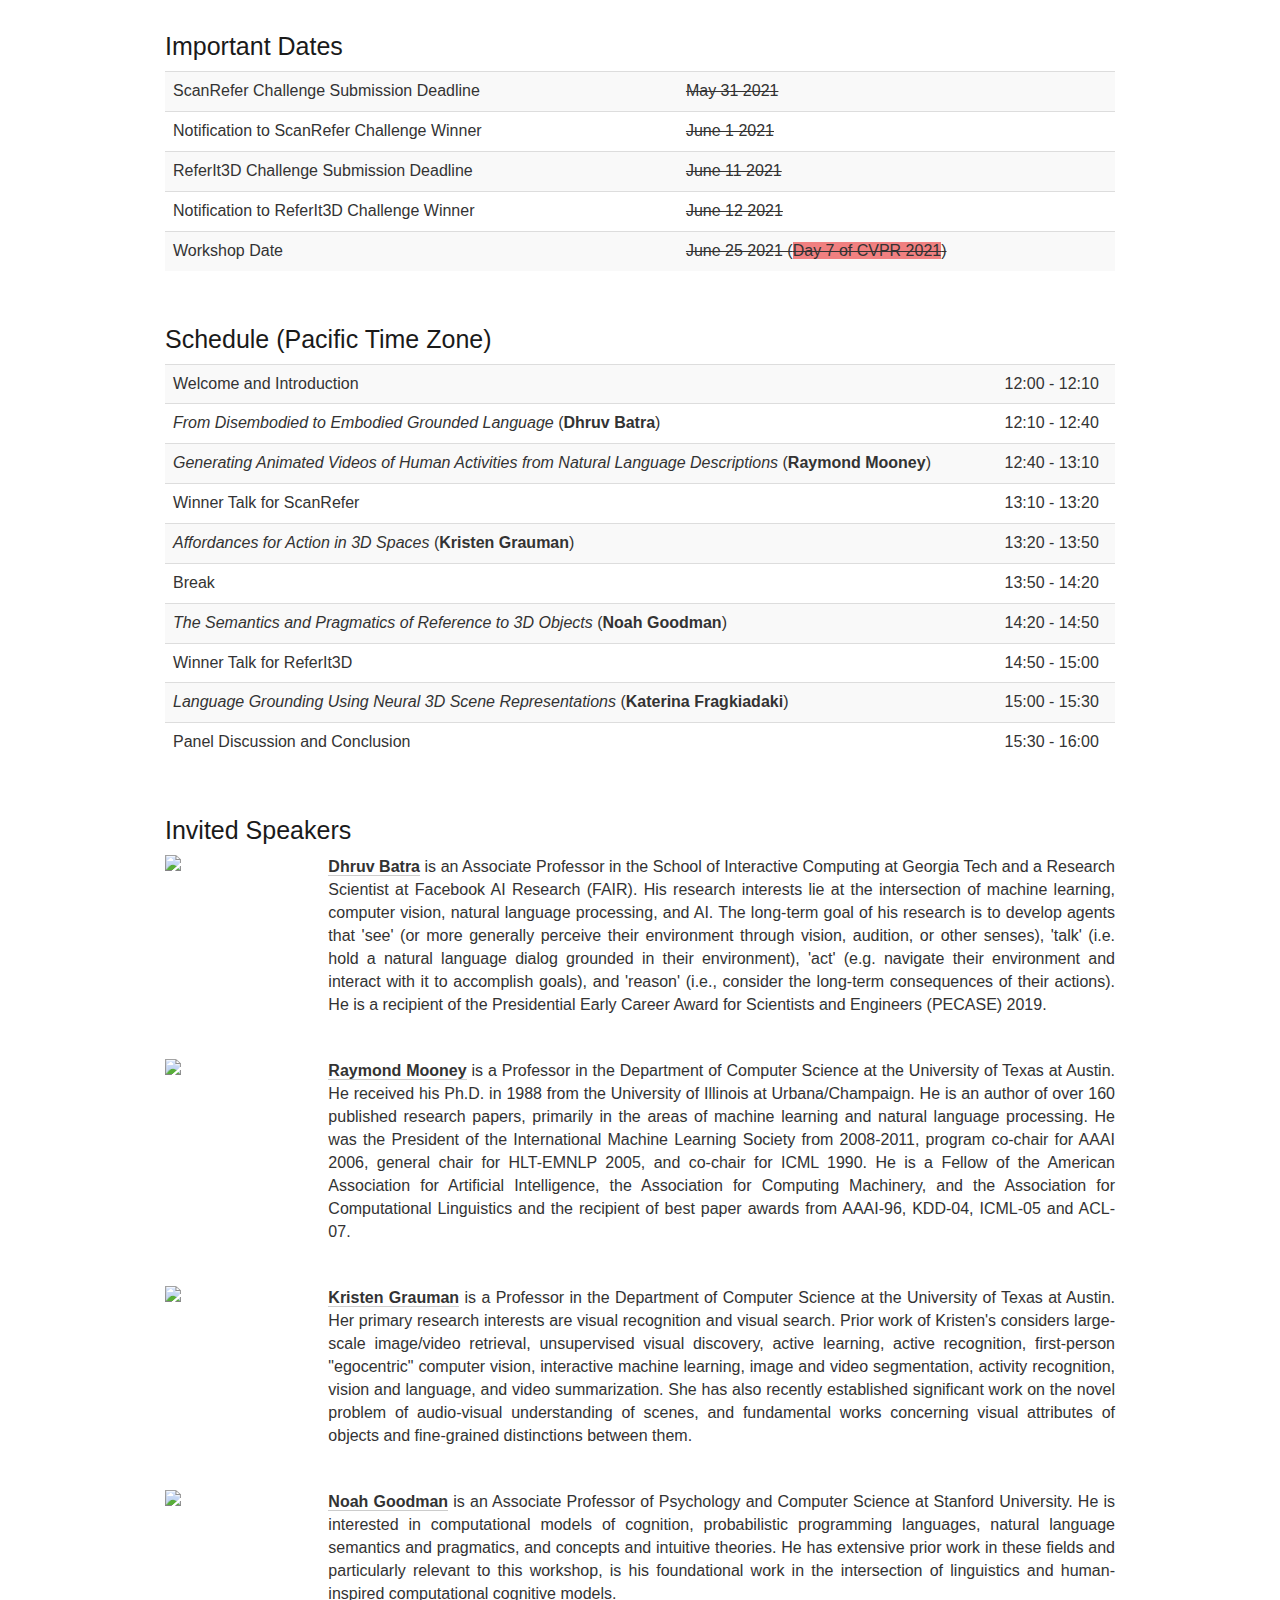
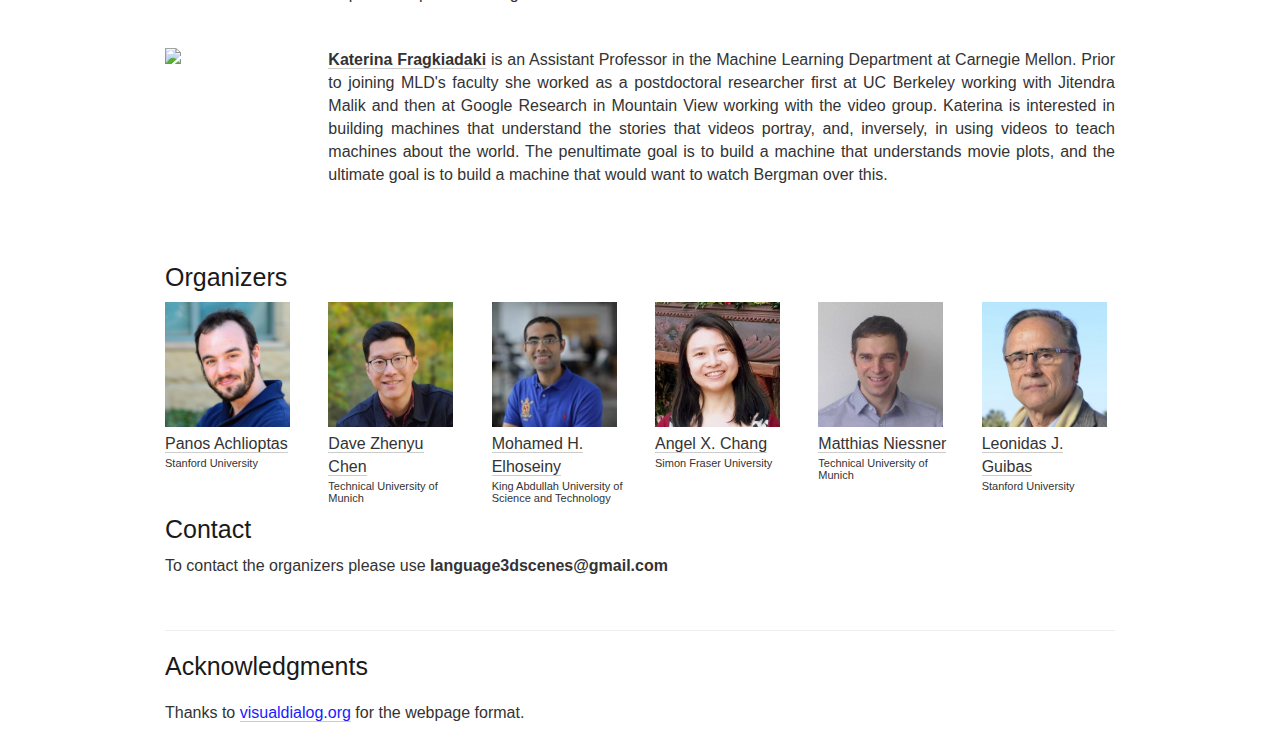
==== commit a9d40287: "fix a small typo" ====
--- a/index.html
+++ b/index.html
@@ -84,7 +84,7 @@
 
 <br>
   <center>
-  <h1 style="color:red"><a href="https://www.youtube.com/watch?v=gyJDGrbLknI">The <b>video recording</b> of this workskop is here!</a></h1>
+  <h1 style="color:red"><a href="https://www.youtube.com/watch?v=gyJDGrbLknI">The <b>video recording</b> of this workshop is here!</a></h1>
   </center>
 <br>
 
